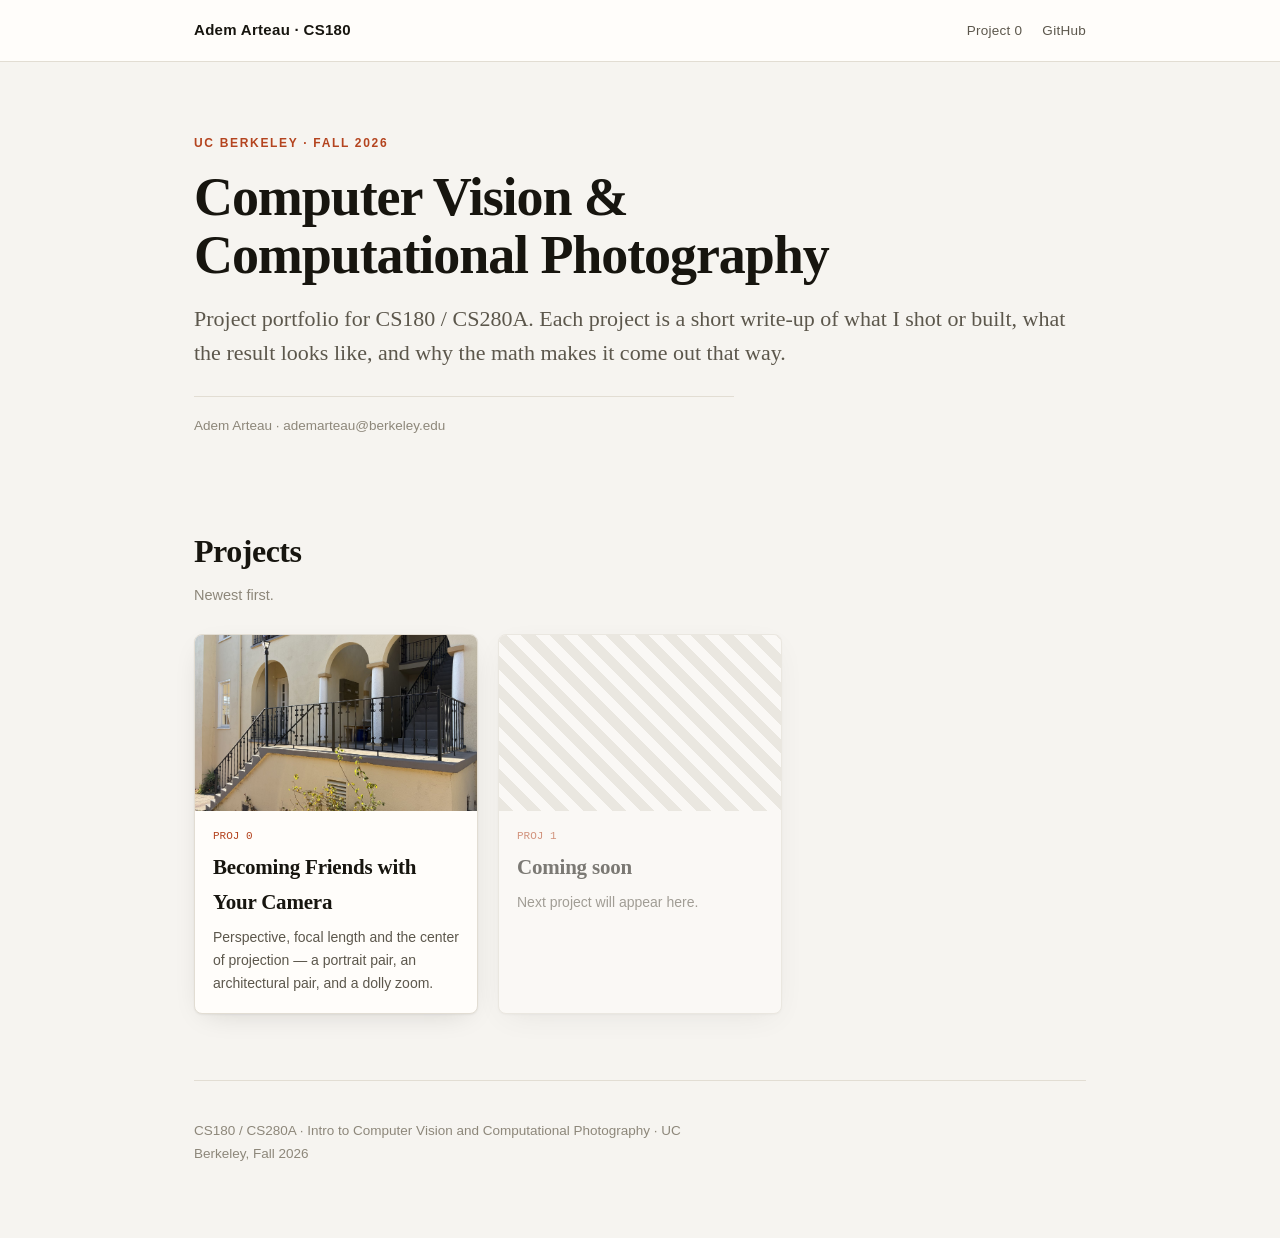
==== index.html @ 89469976 "Add CS180 portfolio home and Project 0 write-up Portfolio index plus a shared stylesheet, and the pr" ====
<!DOCTYPE html>
<html lang="en">
<head>
<meta charset="utf-8">
<meta name="viewport" content="width=device-width, initial-scale=1">
<title>Adem Arteau &mdash; CS180 Portfolio</title>
<meta name="description" content="Project portfolio for CS180 / CS280A: Intro to Computer Vision and Computational Photography, UC Berkeley.">
<link rel="stylesheet" href="style.css">
</head>
<body>

<div class="masthead">
  <div class="wrap">
    <a class="brand" href="./">Adem&nbsp;Arteau &middot; CS180</a>
    <nav>
      <a href="./proj0/">Project 0</a>
      <a href="https://github.com/ademcodesproducts">GitHub</a>
    </nav>
  </div>
</div>

<div class="wrap">

<header class="page">
  <p class="eyebrow">UC Berkeley &middot; Fall 2026</p>
  <h1>Computer Vision &amp;<br>Computational Photography</h1>
  <p class="standfirst">
    Project portfolio for CS180 / CS280A. Each project is a short write-up of what I shot or
    built, what the result looks like, and why the math makes it come out that way.
  </p>
  <p class="byline">Adem Arteau &middot; ademarteau@berkeley.edu</p>
</header>

<section>
  <h2>Projects</h2>
  <p class="dek">Newest first.</p>

  <div class="cards">
    <a class="card" href="./proj0/">
      <img src="./proj0/media/p2_walk.jpg" alt="Building arcade photographed close up at a wide angle.">
      <div class="body">
        <p class="k">PROJ 0</p>
        <h3>Becoming Friends with Your Camera</h3>
        <p>Perspective, focal length and the center of projection &mdash; a portrait pair, an
        architectural pair, and a dolly zoom.</p>
      </div>
    </a>

    <div class="card soon">
      <div class="ph"></div>
      <div class="body">
        <p class="k">PROJ 1</p>
        <h3>Coming soon</h3>
        <p>Next project will appear here.</p>
      </div>
    </div>
  </div>
</section>

<footer>
  <p>CS180 / CS280A &middot; Intro to Computer Vision and Computational Photography &middot; UC Berkeley, Fall 2026</p>
</footer>

</div>
</body>
</html>
---- style.css ----
/* ── CS180 portfolio ─────────────────────────────────────────────── */
:root {
  --bg:        #f6f4f0;
  --bg-panel:  #fffdfa;
  --ink:       #17150f;
  --ink-soft:  #5c574c;
  --ink-faint: #8d877a;
  --rule:      #e2ddd3;
  --accent:    #b4441f;
  --accent-bg: #f6e7e0;
  --shadow:    0 1px 2px rgba(23,21,15,.05), 0 8px 28px -12px rgba(23,21,15,.18);
  --serif: "Iowan Old Style", "Palatino Linotype", Palatino, Georgia, serif;
  --sans:  ui-sans-serif, -apple-system, "Segoe UI", Inter, Helvetica, Arial, sans-serif;
  --mono: ui-monospace, "SF Mono", "Cascadia Mono", Consolas, monospace;
}
@media (prefers-color-scheme: dark) {
  :root {
    --bg:#131211; --bg-panel:#1c1a18; --ink:#f2eee7; --ink-soft:#b3aaa0;
    --ink-faint:#857d72; --rule:#302c28; --accent:#f08a5f; --accent-bg:#2b201a;
    --shadow: 0 1px 2px rgba(0,0,0,.4), 0 10px 30px -14px rgba(0,0,0,.7);
  }
}

* { box-sizing: border-box; }
html { -webkit-text-size-adjust: 100%; }
body {
  margin: 0; background: var(--bg); color: var(--ink);
  font-family: var(--serif); font-size: 18px; line-height: 1.65;
  -webkit-font-smoothing: antialiased;
}
.wrap { max-width: 940px; margin: 0 auto; padding: 0 24px; }

/* ── masthead ── */
.masthead { border-bottom: 1px solid var(--rule); background: var(--bg-panel); }
.masthead .wrap {
  display: flex; align-items: baseline; gap: 20px; flex-wrap: wrap;
  padding-top: 18px; padding-bottom: 18px;
}
.brand {
  font-family: var(--sans); font-weight: 700; font-size: 15px;
  letter-spacing: .02em; color: var(--ink); text-decoration: none;
}
.masthead nav { margin-left: auto; display: flex; gap: 20px; }
.masthead nav a {
  font-family: var(--sans); font-size: 13.5px; color: var(--ink-soft);
  text-decoration: none; letter-spacing: .02em;
}
.masthead nav a:hover { color: var(--accent); }

/* ── page head ── */
header.page { padding: 72px 0 44px; }
.eyebrow {
  font-family: var(--sans); font-size: 12px; font-weight: 650;
  letter-spacing: .14em; text-transform: uppercase; color: var(--accent);
  margin: 0 0 14px;
}
h1 {
  font-size: clamp(34px, 6vw, 54px); line-height: 1.08;
  letter-spacing: -.02em; margin: 0 0 18px; font-weight: 600;
}
.standfirst {
  font-size: clamp(19px, 2.4vw, 22px); line-height: 1.55;
  color: var(--ink-soft); max-width: 40em; margin: 0;
}
.byline {
  font-family: var(--sans); font-size: 13.5px; color: var(--ink-faint);
  margin-top: 26px; padding-top: 18px; border-top: 1px solid var(--rule);
}

/* ── sections ── */
section { padding: 30px 0 46px; scroll-margin-top: 20px; }
section + section { border-top: 1px solid var(--rule); }
h2 {
  font-size: clamp(25px, 3.4vw, 32px); letter-spacing: -.015em;
  margin: 0 0 6px; font-weight: 600;
}
h2 .num {
  font-family: var(--mono); font-size: .55em; color: var(--accent);
  vertical-align: .35em; margin-right: .7em; letter-spacing: 0;
}
.dek { color: var(--ink-faint); font-family: var(--sans); font-size: 14.5px; margin: 0 0 26px; }
p { max-width: 40em; }
h3 {
  font-family: var(--sans); font-size: 15px; font-weight: 650;
  letter-spacing: .01em; margin: 34px 0 8px;
}

/* ── figures ── */
.pair { display: grid; grid-template-columns: 1fr 1fr; gap: 20px; margin: 8px 0 6px; }
@media (max-width: 720px) { .pair { grid-template-columns: 1fr; } }
.pair.portrait { max-width: 660px; }
figure { margin: 0; }
figure img {
  display: block; width: 100%; height: auto; border-radius: 6px;
  background: var(--rule); box-shadow: var(--shadow);
}
figcaption { font-family: var(--sans); font-size: 13.5px; line-height: 1.5; margin-top: 11px; color: var(--ink-soft); }
figcaption b { color: var(--ink); font-weight: 650; }
.tag {
  display: inline-block; font-family: var(--mono); font-size: 11px;
  letter-spacing: .01em; color: var(--accent); background: var(--accent-bg);
  padding: 2px 7px; border-radius: 4px; margin-bottom: 8px;
}

/* ── the takeaway note ── */
.note {
  background: var(--bg-panel); border: 1px solid var(--rule);
  border-left: 3px solid var(--accent); border-radius: 6px;
  padding: 20px 24px; margin: 30px 0 0; box-shadow: var(--shadow);
}
.note p { margin: 0; max-width: none; font-size: 17px; }
.note p + p { margin-top: 12px; }
.note .lede {
  font-family: var(--sans); font-size: 12px; font-weight: 650;
  letter-spacing: .12em; text-transform: uppercase; color: var(--accent);
  margin-bottom: 8px;
}

/* ── numbers table ── */
table { border-collapse: collapse; width: 100%; margin: 22px 0 6px; font-family: var(--sans); font-size: 14px; }
.scroller { overflow-x: auto; }
th, td { text-align: left; padding: 9px 14px 9px 0; border-bottom: 1px solid var(--rule); white-space: nowrap; }
th { font-size: 12px; letter-spacing: .07em; text-transform: uppercase; color: var(--ink-faint); font-weight: 650; }
td.n { font-family: var(--mono); font-size: 13px; }

/* ── dolly zoom ── */
.dolly { display: grid; grid-template-columns: minmax(0,300px) 1fr; gap: 30px; align-items: start; margin: 8px 0 0; }
@media (max-width: 720px) { .dolly { grid-template-columns: 1fr; } }
.strip { display: grid; grid-template-columns: repeat(5, 1fr); gap: 9px; margin-top: 22px; }
@media (max-width: 560px) { .strip { grid-template-columns: repeat(3, 1fr); } }
.strip figcaption { font-family: var(--mono); font-size: 11px; margin-top: 6px; color: var(--ink-faint); }

/* ── project index cards ── */
.cards { display: grid; grid-template-columns: repeat(auto-fill, minmax(260px, 1fr)); gap: 20px; margin-top: 8px; }
.card {
  display: block; text-decoration: none; color: inherit; background: var(--bg-panel);
  border: 1px solid var(--rule); border-radius: 8px; overflow: hidden;
  box-shadow: var(--shadow); transition: transform .16s ease, border-color .16s ease;
}
.card:hover { transform: translateY(-2px); border-color: var(--accent); }
.card img { display: block; width: 100%; aspect-ratio: 16/10; object-fit: cover; }
.card .body { padding: 16px 18px 18px; }
.card .k { font-family: var(--mono); font-size: 11px; color: var(--accent); }
.card h3 { margin: 5px 0 6px; font-family: var(--serif); font-size: 21px; font-weight: 600; letter-spacing: -.01em; }
.card p { margin: 0; font-family: var(--sans); font-size: 14px; color: var(--ink-soft); }
.card.soon { opacity: .55; pointer-events: none; }
.card.soon .ph { aspect-ratio: 16/10; background: repeating-linear-gradient(45deg, var(--rule) 0 10px, transparent 10px 20px); }

footer {
  border-top: 1px solid var(--rule); margin-top: 20px; padding: 26px 0 60px;
  font-family: var(--sans); font-size: 13.5px; color: var(--ink-faint);
}
footer a { color: var(--ink-soft); }
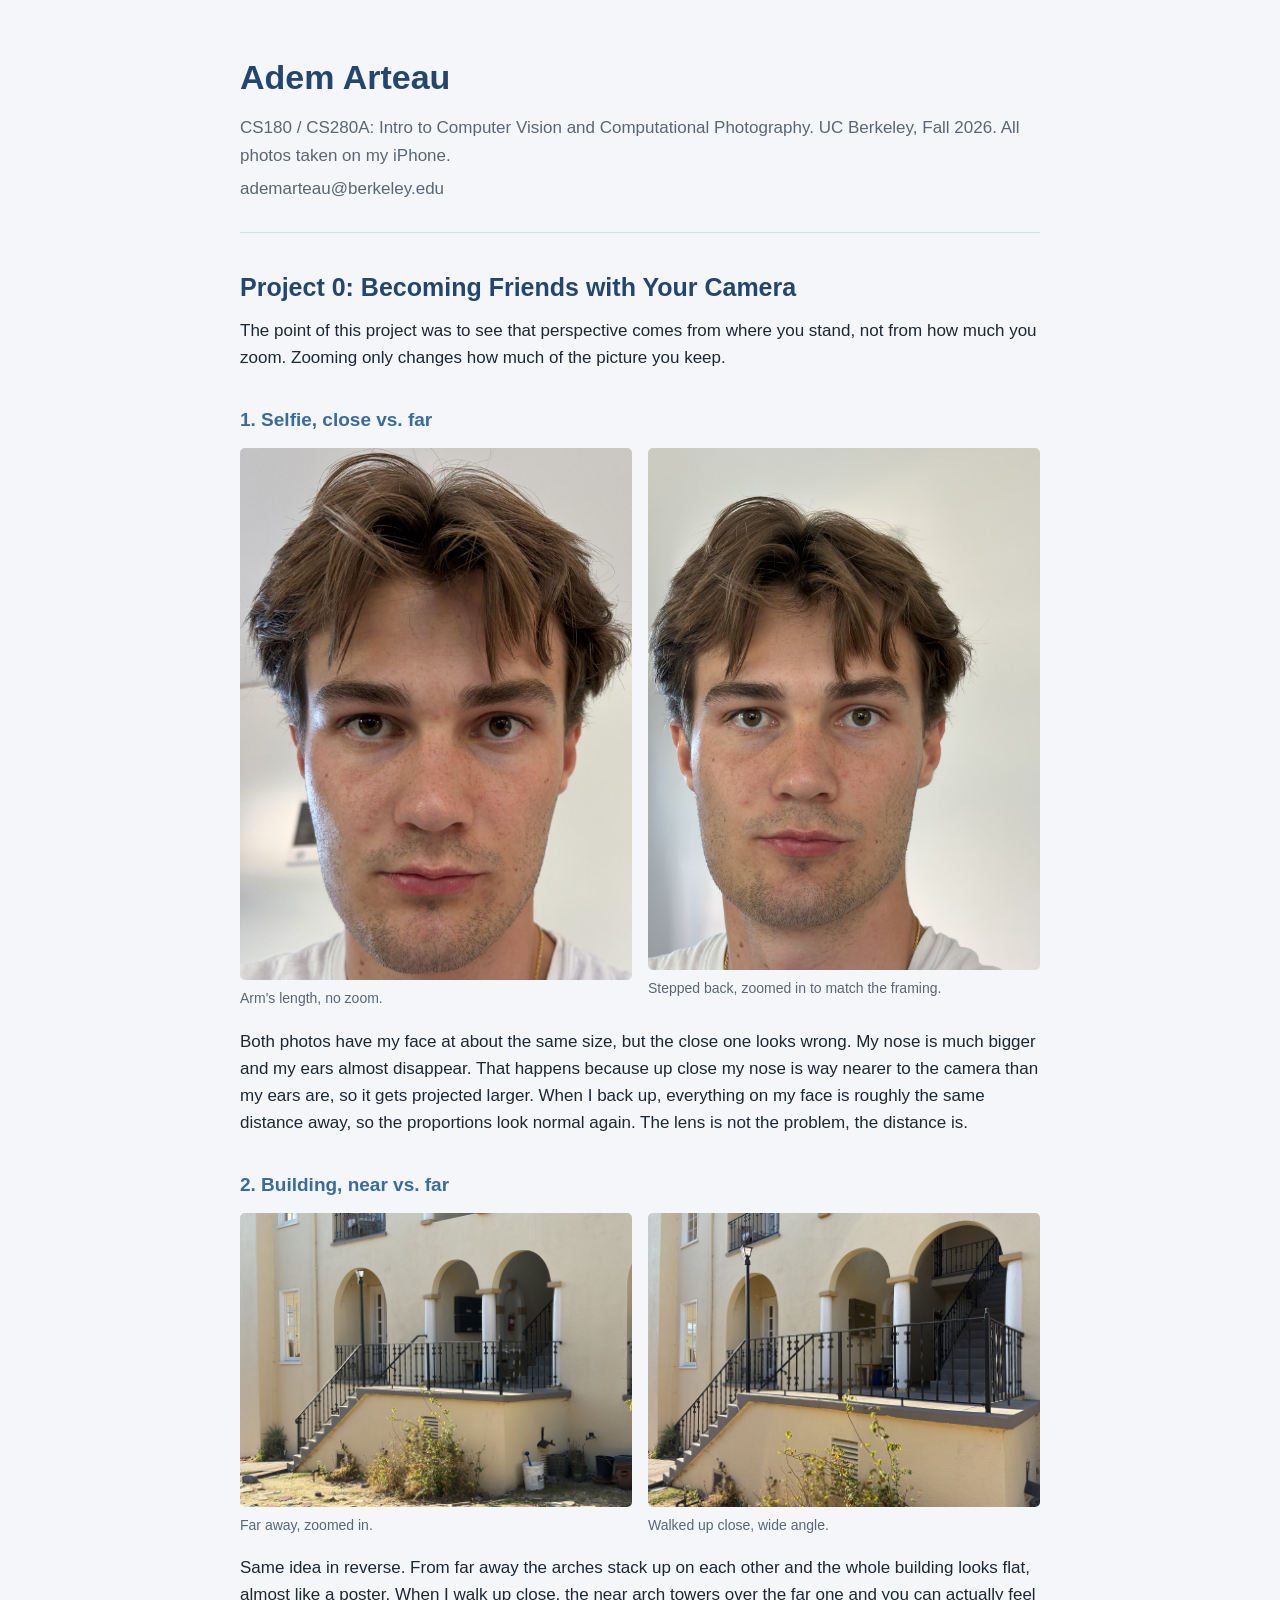
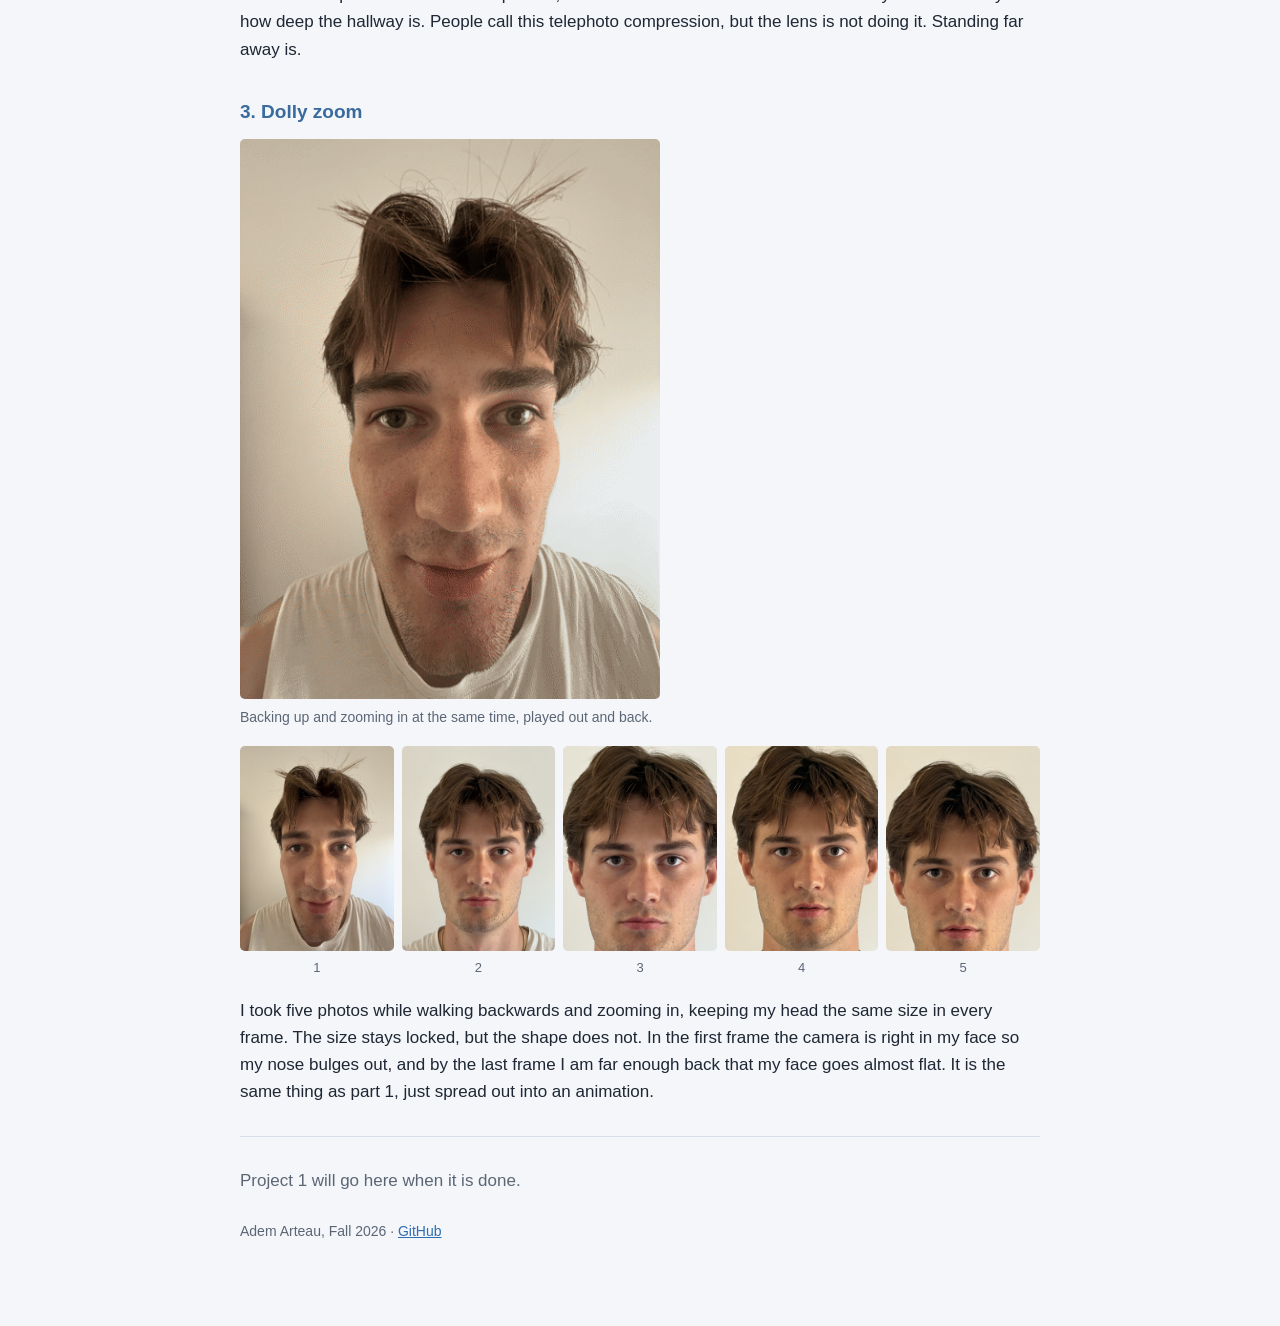
==== commit eaaa053e: "Simplify portfolio into a single page Merge the Project 0 write-up into index.html and drop the sepa" ====
--- a/index.html
+++ b/index.html
@@ -3,64 +3,95 @@
 <head>
 <meta charset="utf-8">
 <meta name="viewport" content="width=device-width, initial-scale=1">
-<title>Adem Arteau &mdash; CS180 Portfolio</title>
-<meta name="description" content="Project portfolio for CS180 / CS280A: Intro to Computer Vision and Computational Photography, UC Berkeley.">
+<title>Adem Arteau - CS180</title>
 <link rel="stylesheet" href="style.css">
 </head>
 <body>
 
-<div class="masthead">
-  <div class="wrap">
-    <a class="brand" href="./">Adem&nbsp;Arteau &middot; CS180</a>
-    <nav>
-      <a href="./proj0/">Project 0</a>
-      <a href="https://github.com/ademcodesproducts">GitHub</a>
-    </nav>
-  </div>
+<div class="page">
+
+<h1>Adem Arteau</h1>
+<p class="intro">
+  CS180 / CS280A: Intro to Computer Vision and Computational Photography.
+  UC Berkeley, Fall 2026. All photos taken on my iPhone.
+</p>
+<p class="intro">ademarteau@berkeley.edu</p>
+
+<hr>
+
+<h2>Project 0: Becoming Friends with Your Camera</h2>
+<p>
+  The point of this project was to see that perspective comes from where you stand,
+  not from how much you zoom. Zooming only changes how much of the picture you keep.
+</p>
+
+<h3>1. Selfie, close vs. far</h3>
+<div class="two">
+  <figure>
+    <img src="proj0/media/p1_close.jpg" alt="Selfie taken at arm's length.">
+    <figcaption>Arm's length, no zoom.</figcaption>
+  </figure>
+  <figure>
+    <img src="proj0/media/p1_far.jpg" alt="Portrait taken from farther away with the lens zoomed in.">
+    <figcaption>Stepped back, zoomed in to match the framing.</figcaption>
+  </figure>
+</div>
+<p>
+  Both photos have my face at about the same size, but the close one looks wrong.
+  My nose is much bigger and my ears almost disappear. That happens because up close
+  my nose is way nearer to the camera than my ears are, so it gets projected larger.
+  When I back up, everything on my face is roughly the same distance away, so the
+  proportions look normal again. The lens is not the problem, the distance is.
+</p>
+
+<h3>2. Building, near vs. far</h3>
+<div class="two">
+  <figure>
+    <img src="proj0/media/p2_zoom.jpg" alt="Building arcade shot from far away with the lens zoomed in.">
+    <figcaption>Far away, zoomed in.</figcaption>
+  </figure>
+  <figure>
+    <img src="proj0/media/p2_walk.jpg" alt="The same arcade shot from close up at a wide angle.">
+    <figcaption>Walked up close, wide angle.</figcaption>
+  </figure>
+</div>
+<p>
+  Same idea in reverse. From far away the arches stack up on each other and the whole
+  building looks flat, almost like a poster. When I walk up close, the near arch towers
+  over the far one and you can actually feel how deep the hallway is. People call this
+  telephoto compression, but the lens is not doing it. Standing far away is.
+</p>
+
+<h3>3. Dolly zoom</h3>
+<figure class="wide">
+  <img src="proj0/media/dollyzoom.gif" alt="Animated dolly zoom self portrait.">
+  <figcaption>Backing up and zooming in at the same time, played out and back.</figcaption>
+</figure>
+<div class="strip">
+  <figure><img src="proj0/media/p3_01_14mm.jpg" alt="Dolly zoom frame 1."><figcaption>1</figcaption></figure>
+  <figure><img src="proj0/media/p3_02_69mm.jpg" alt="Dolly zoom frame 2."><figcaption>2</figcaption></figure>
+  <figure><img src="proj0/media/p3_03_159mm.jpg" alt="Dolly zoom frame 3."><figcaption>3</figcaption></figure>
+  <figure><img src="proj0/media/p3_04_249mm.jpg" alt="Dolly zoom frame 4."><figcaption>4</figcaption></figure>
+  <figure><img src="proj0/media/p3_05_249mm.jpg" alt="Dolly zoom frame 5."><figcaption>5</figcaption></figure>
+</div>
+<p>
+  I took five photos while walking backwards and zooming in, keeping my head the same
+  size in every frame. The size stays locked, but the shape does not. In the first frame
+  the camera is right in my face so my nose bulges out, and by the last frame I am far
+  enough back that my face goes almost flat. It is the same thing as part 1, just spread
+  out into an animation.
+</p>
+
+<hr>
+
+<p class="note">Project 1 will go here when it is done.</p>
+
+<p class="footer">
+  Adem Arteau, Fall 2026 &middot;
+  <a href="https://github.com/ademcodesproducts">GitHub</a>
+</p>
+
 </div>
 
-<div class="wrap">
-
-<header class="page">
-  <p class="eyebrow">UC Berkeley &middot; Fall 2026</p>
-  <h1>Computer Vision &amp;<br>Computational Photography</h1>
-  <p class="standfirst">
-    Project portfolio for CS180 / CS280A. Each project is a short write-up of what I shot or
-    built, what the result looks like, and why the math makes it come out that way.
-  </p>
-  <p class="byline">Adem Arteau &middot; ademarteau@berkeley.edu</p>
-</header>
-
-<section>
-  <h2>Projects</h2>
-  <p class="dek">Newest first.</p>
-
-  <div class="cards">
-    <a class="card" href="./proj0/">
-      <img src="./proj0/media/p2_walk.jpg" alt="Building arcade photographed close up at a wide angle.">
-      <div class="body">
-        <p class="k">PROJ 0</p>
-        <h3>Becoming Friends with Your Camera</h3>
-        <p>Perspective, focal length and the center of projection &mdash; a portrait pair, an
-        architectural pair, and a dolly zoom.</p>
-      </div>
-    </a>
-
-    <div class="card soon">
-      <div class="ph"></div>
-      <div class="body">
-        <p class="k">PROJ 1</p>
-        <h3>Coming soon</h3>
-        <p>Next project will appear here.</p>
-      </div>
-    </div>
-  </div>
-</section>
-
-<footer>
-  <p>CS180 / CS280A &middot; Intro to Computer Vision and Computational Photography &middot; UC Berkeley, Fall 2026</p>
-</footer>
-
-</div>
 </body>
 </html>
--- a/style.css
+++ b/style.css
@@ -1,153 +1,108 @@
-/* ── CS180 portfolio ─────────────────────────────────────────────── */
-:root {
-  --bg:        #f6f4f0;
-  --bg-panel:  #fffdfa;
-  --ink:       #17150f;
-  --ink-soft:  #5c574c;
-  --ink-faint: #8d877a;
-  --rule:      #e2ddd3;
-  --accent:    #b4441f;
-  --accent-bg: #f6e7e0;
-  --shadow:    0 1px 2px rgba(23,21,15,.05), 0 8px 28px -12px rgba(23,21,15,.18);
-  --serif: "Iowan Old Style", "Palatino Linotype", Palatino, Georgia, serif;
-  --sans:  ui-sans-serif, -apple-system, "Segoe UI", Inter, Helvetica, Arial, sans-serif;
-  --mono: ui-monospace, "SF Mono", "Cascadia Mono", Consolas, monospace;
-}
-@media (prefers-color-scheme: dark) {
-  :root {
-    --bg:#131211; --bg-panel:#1c1a18; --ink:#f2eee7; --ink-soft:#b3aaa0;
-    --ink-faint:#857d72; --rule:#302c28; --accent:#f08a5f; --accent-bg:#2b201a;
-    --shadow: 0 1px 2px rgba(0,0,0,.4), 0 10px 30px -14px rgba(0,0,0,.7);
-  }
+body {
+  margin: 0;
+  background: #f4f6fa;
+  color: #1e2733;
+  font-family: -apple-system, "Segoe UI", Helvetica, Arial, sans-serif;
+  font-size: 17px;
+  line-height: 1.6;
 }
 
-* { box-sizing: border-box; }
-html { -webkit-text-size-adjust: 100%; }
-body {
-  margin: 0; background: var(--bg); color: var(--ink);
-  font-family: var(--serif); font-size: 18px; line-height: 1.65;
-  -webkit-font-smoothing: antialiased;
+.page {
+  max-width: 800px;
+  margin: 0 auto;
+  padding: 50px 22px 70px;
 }
-.wrap { max-width: 940px; margin: 0 auto; padding: 0 24px; }
 
-/* ── masthead ── */
-.masthead { border-bottom: 1px solid var(--rule); background: var(--bg-panel); }
-.masthead .wrap {
-  display: flex; align-items: baseline; gap: 20px; flex-wrap: wrap;
-  padding-top: 18px; padding-bottom: 18px;
+h1 {
+  font-size: 34px;
+  margin: 0 0 10px;
+  color: #24466e;
 }
-.brand {
-  font-family: var(--sans); font-weight: 700; font-size: 15px;
-  letter-spacing: .02em; color: var(--ink); text-decoration: none;
+
+h2 {
+  font-size: 25px;
+  margin: 34px 0 10px;
+  color: #24466e;
 }
-.masthead nav { margin-left: auto; display: flex; gap: 20px; }
-.masthead nav a {
-  font-family: var(--sans); font-size: 13.5px; color: var(--ink-soft);
-  text-decoration: none; letter-spacing: .02em;
+
+h3 {
+  font-size: 19px;
+  margin: 34px 0 12px;
+  color: #3a6b9e;
 }
-.masthead nav a:hover { color: var(--accent); }
 
-/* ── page head ── */
-header.page { padding: 72px 0 44px; }
-.eyebrow {
-  font-family: var(--sans); font-size: 12px; font-weight: 650;
-  letter-spacing: .14em; text-transform: uppercase; color: var(--accent);
+p {
   margin: 0 0 14px;
 }
-h1 {
-  font-size: clamp(34px, 6vw, 54px); line-height: 1.08;
-  letter-spacing: -.02em; margin: 0 0 18px; font-weight: 600;
-}
-.standfirst {
-  font-size: clamp(19px, 2.4vw, 22px); line-height: 1.55;
-  color: var(--ink-soft); max-width: 40em; margin: 0;
-}
-.byline {
-  font-family: var(--sans); font-size: 13.5px; color: var(--ink-faint);
-  margin-top: 26px; padding-top: 18px; border-top: 1px solid var(--rule);
+
+.intro {
+  color: #5b6675;
+  margin-bottom: 6px;
 }
 
-/* ── sections ── */
-section { padding: 30px 0 46px; scroll-margin-top: 20px; }
-section + section { border-top: 1px solid var(--rule); }
-h2 {
-  font-size: clamp(25px, 3.4vw, 32px); letter-spacing: -.015em;
-  margin: 0 0 6px; font-weight: 600;
-}
-h2 .num {
-  font-family: var(--mono); font-size: .55em; color: var(--accent);
-  vertical-align: .35em; margin-right: .7em; letter-spacing: 0;
-}
-.dek { color: var(--ink-faint); font-family: var(--sans); font-size: 14.5px; margin: 0 0 26px; }
-p { max-width: 40em; }
-h3 {
-  font-family: var(--sans); font-size: 15px; font-weight: 650;
-  letter-spacing: .01em; margin: 34px 0 8px;
+a {
+  color: #2f6db3;
 }
 
-/* ── figures ── */
-.pair { display: grid; grid-template-columns: 1fr 1fr; gap: 20px; margin: 8px 0 6px; }
-@media (max-width: 720px) { .pair { grid-template-columns: 1fr; } }
-.pair.portrait { max-width: 660px; }
-figure { margin: 0; }
-figure img {
-  display: block; width: 100%; height: auto; border-radius: 6px;
-  background: var(--rule); box-shadow: var(--shadow);
-}
-figcaption { font-family: var(--sans); font-size: 13.5px; line-height: 1.5; margin-top: 11px; color: var(--ink-soft); }
-figcaption b { color: var(--ink); font-weight: 650; }
-.tag {
-  display: inline-block; font-family: var(--mono); font-size: 11px;
-  letter-spacing: .01em; color: var(--accent); background: var(--accent-bg);
-  padding: 2px 7px; border-radius: 4px; margin-bottom: 8px;
+hr {
+  border: 0;
+  border-top: 1px solid #d8dee7;
+  margin: 30px 0;
 }
 
-/* ── the takeaway note ── */
-.note {
-  background: var(--bg-panel); border: 1px solid var(--rule);
-  border-left: 3px solid var(--accent); border-radius: 6px;
-  padding: 20px 24px; margin: 30px 0 0; box-shadow: var(--shadow);
-}
-.note p { margin: 0; max-width: none; font-size: 17px; }
-.note p + p { margin-top: 12px; }
-.note .lede {
-  font-family: var(--sans); font-size: 12px; font-weight: 650;
-  letter-spacing: .12em; text-transform: uppercase; color: var(--accent);
-  margin-bottom: 8px;
+figure {
+  margin: 0;
 }
 
-/* ── numbers table ── */
-table { border-collapse: collapse; width: 100%; margin: 22px 0 6px; font-family: var(--sans); font-size: 14px; }
-.scroller { overflow-x: auto; }
-th, td { text-align: left; padding: 9px 14px 9px 0; border-bottom: 1px solid var(--rule); white-space: nowrap; }
-th { font-size: 12px; letter-spacing: .07em; text-transform: uppercase; color: var(--ink-faint); font-weight: 650; }
-td.n { font-family: var(--mono); font-size: 13px; }
+img {
+  display: block;
+  width: 100%;
+  height: auto;
+  border-radius: 5px;
+  background: #e4e9f0;
+}
 
-/* ── dolly zoom ── */
-.dolly { display: grid; grid-template-columns: minmax(0,300px) 1fr; gap: 30px; align-items: start; margin: 8px 0 0; }
-@media (max-width: 720px) { .dolly { grid-template-columns: 1fr; } }
-.strip { display: grid; grid-template-columns: repeat(5, 1fr); gap: 9px; margin-top: 22px; }
-@media (max-width: 560px) { .strip { grid-template-columns: repeat(3, 1fr); } }
-.strip figcaption { font-family: var(--mono); font-size: 11px; margin-top: 6px; color: var(--ink-faint); }
+figcaption {
+  font-size: 14px;
+  color: #5b6675;
+  margin-top: 7px;
+}
 
-/* ── project index cards ── */
-.cards { display: grid; grid-template-columns: repeat(auto-fill, minmax(260px, 1fr)); gap: 20px; margin-top: 8px; }
-.card {
-  display: block; text-decoration: none; color: inherit; background: var(--bg-panel);
-  border: 1px solid var(--rule); border-radius: 8px; overflow: hidden;
-  box-shadow: var(--shadow); transition: transform .16s ease, border-color .16s ease;
+.two {
+  display: grid;
+  grid-template-columns: 1fr 1fr;
+  gap: 16px;
+  margin-bottom: 18px;
 }
-.card:hover { transform: translateY(-2px); border-color: var(--accent); }
-.card img { display: block; width: 100%; aspect-ratio: 16/10; object-fit: cover; }
-.card .body { padding: 16px 18px 18px; }
-.card .k { font-family: var(--mono); font-size: 11px; color: var(--accent); }
-.card h3 { margin: 5px 0 6px; font-family: var(--serif); font-size: 21px; font-weight: 600; letter-spacing: -.01em; }
-.card p { margin: 0; font-family: var(--sans); font-size: 14px; color: var(--ink-soft); }
-.card.soon { opacity: .55; pointer-events: none; }
-.card.soon .ph { aspect-ratio: 16/10; background: repeating-linear-gradient(45deg, var(--rule) 0 10px, transparent 10px 20px); }
 
-footer {
-  border-top: 1px solid var(--rule); margin-top: 20px; padding: 26px 0 60px;
-  font-family: var(--sans); font-size: 13.5px; color: var(--ink-faint);
+.wide {
+  max-width: 420px;
+  margin-bottom: 18px;
 }
-footer a { color: var(--ink-soft); }
+
+.strip {
+  display: grid;
+  grid-template-columns: repeat(5, 1fr);
+  gap: 8px;
+  margin-bottom: 18px;
+}
+
+.strip figcaption {
+  font-size: 13px;
+  text-align: center;
+}
+
+.note {
+  color: #5b6675;
+}
+
+.footer {
+  font-size: 14px;
+  color: #5b6675;
+  margin-top: 26px;
+}
+
+@media (max-width: 640px) {
+  .two { grid-template-columns: 1fr; }
+  .strip { grid-template-columns: repeat(3, 1fr); }
+}
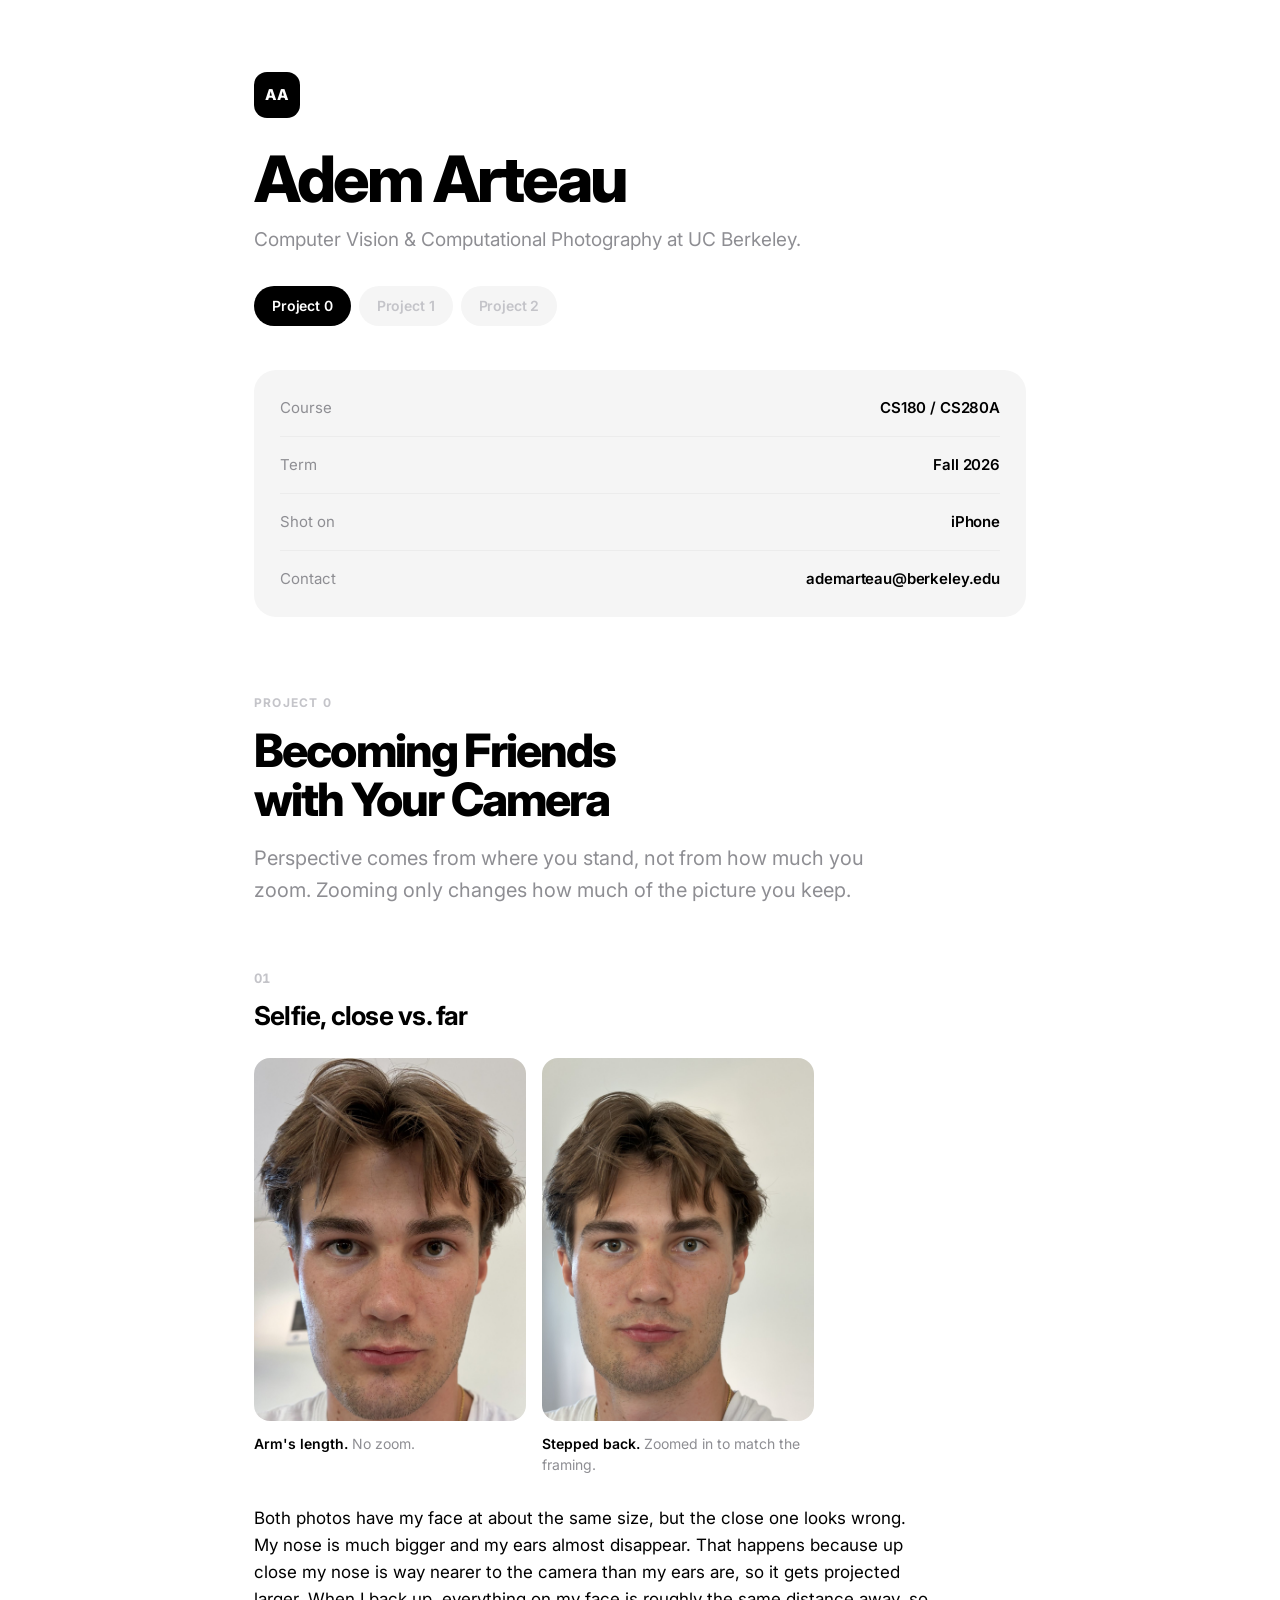
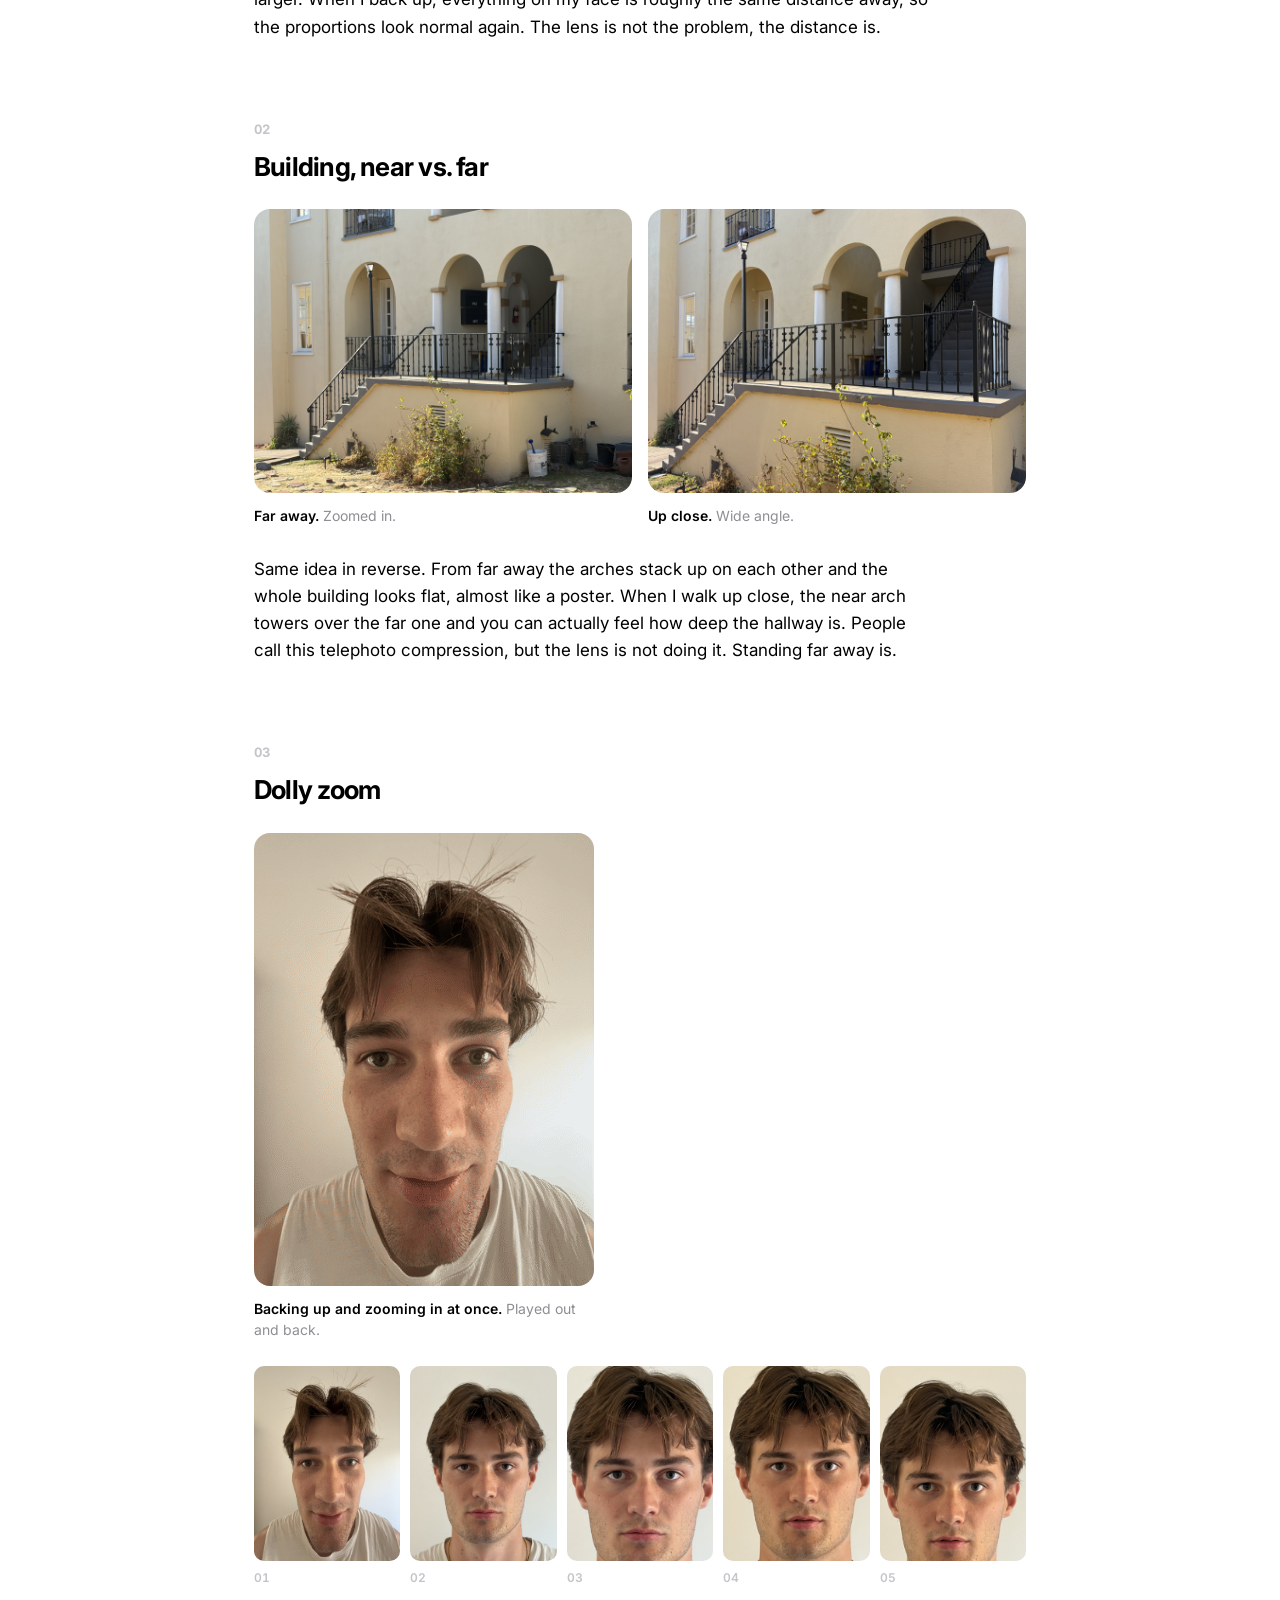
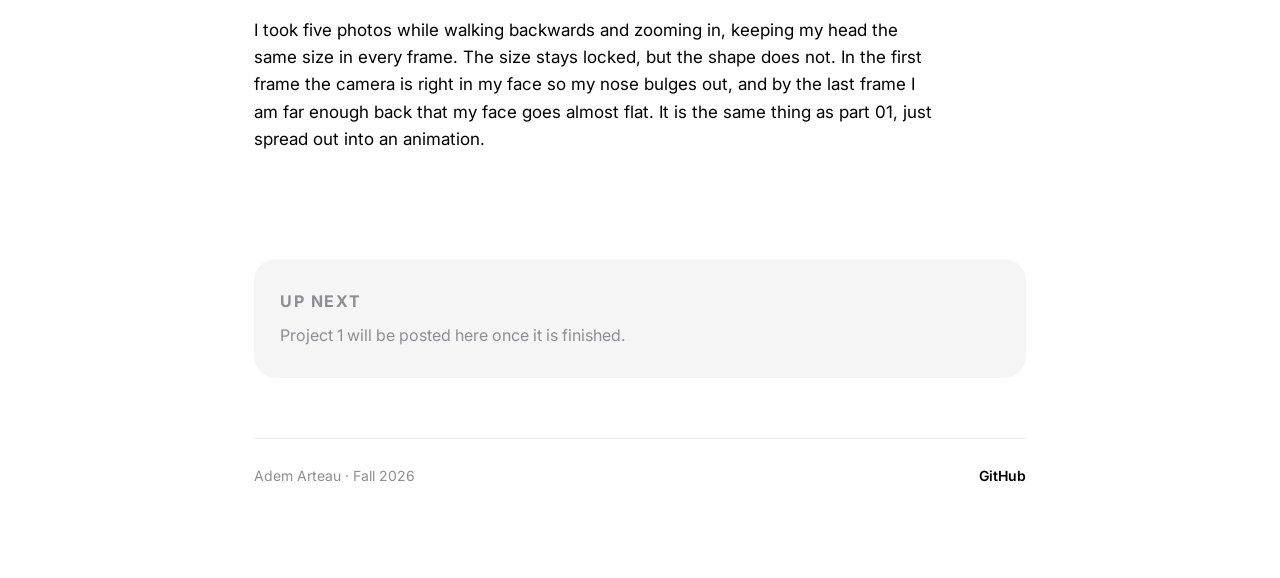
==== commit 480d025e: "Redesign portfolio with black and white Trade Republic styling Swap the blue-grey palette for pure m" ====
--- a/index.html
+++ b/index.html
@@ -4,92 +4,117 @@
 <meta charset="utf-8">
 <meta name="viewport" content="width=device-width, initial-scale=1">
 <title>Adem Arteau - CS180</title>
+<link rel="preconnect" href="https://fonts.googleapis.com">
+<link rel="preconnect" href="https://fonts.gstatic.com" crossorigin>
+<link href="https://fonts.googleapis.com/css2?family=Inter:wght@400;500;600;700;800&display=swap" rel="stylesheet">
 <link rel="stylesheet" href="style.css">
 </head>
 <body>
 
-<div class="page">
+<div class="wrap">
 
-<h1>Adem Arteau</h1>
-<p class="intro">
-  CS180 / CS280A: Intro to Computer Vision and Computational Photography.
-  UC Berkeley, Fall 2026. All photos taken on my iPhone.
-</p>
-<p class="intro">ademarteau@berkeley.edu</p>
+<header>
+  <div class="mark">AA</div>
+  <h1>Adem Arteau</h1>
+  <p class="sub">Computer Vision &amp; Computational Photography at UC Berkeley.</p>
+  <div class="chips">
+    <a class="chip on" href="#proj0">Project 0</a>
+    <span class="chip off">Project 1</span>
+    <span class="chip off">Project 2</span>
+  </div>
+</header>
 
-<hr>
+<div class="panel facts">
+  <div class="row"><span>Course</span><b>CS180 / CS280A</b></div>
+  <div class="row"><span>Term</span><b>Fall 2026</b></div>
+  <div class="row"><span>Shot on</span><b>iPhone</b></div>
+  <div class="row"><span>Contact</span><b>ademarteau@berkeley.edu</b></div>
+</div>
 
-<h2>Project 0: Becoming Friends with Your Camera</h2>
-<p>
-  The point of this project was to see that perspective comes from where you stand,
-  not from how much you zoom. Zooming only changes how much of the picture you keep.
-</p>
+<section id="proj0">
+  <p class="tag">Project 0</p>
+  <h2>Becoming Friends<br>with Your Camera</h2>
+  <p class="lead">
+    Perspective comes from where you stand, not from how much you zoom.
+    Zooming only changes how much of the picture you keep.
+  </p>
 
-<h3>1. Selfie, close vs. far</h3>
-<div class="two">
-  <figure>
-    <img src="proj0/media/p1_close.jpg" alt="Selfie taken at arm's length.">
-    <figcaption>Arm's length, no zoom.</figcaption>
-  </figure>
-  <figure>
-    <img src="proj0/media/p1_far.jpg" alt="Portrait taken from farther away with the lens zoomed in.">
-    <figcaption>Stepped back, zoomed in to match the framing.</figcaption>
-  </figure>
+  <div class="part">
+    <p class="num">01</p>
+    <h3>Selfie, close vs. far</h3>
+    <div class="two portrait">
+      <figure>
+        <img src="proj0/media/p1_close.jpg" alt="Selfie taken at arm's length.">
+        <figcaption><b>Arm's length.</b> No zoom.</figcaption>
+      </figure>
+      <figure>
+        <img src="proj0/media/p1_far.jpg" alt="Portrait taken from farther away with the lens zoomed in.">
+        <figcaption><b>Stepped back.</b> Zoomed in to match the framing.</figcaption>
+      </figure>
+    </div>
+    <p>
+      Both photos have my face at about the same size, but the close one looks wrong.
+      My nose is much bigger and my ears almost disappear. That happens because up close
+      my nose is way nearer to the camera than my ears are, so it gets projected larger.
+      When I back up, everything on my face is roughly the same distance away, so the
+      proportions look normal again. The lens is not the problem, the distance is.
+    </p>
+  </div>
+
+  <div class="part">
+    <p class="num">02</p>
+    <h3>Building, near vs. far</h3>
+    <div class="two">
+      <figure>
+        <img src="proj0/media/p2_zoom.jpg" alt="Building arcade shot from far away with the lens zoomed in.">
+        <figcaption><b>Far away.</b> Zoomed in.</figcaption>
+      </figure>
+      <figure>
+        <img src="proj0/media/p2_walk.jpg" alt="The same arcade shot from close up at a wide angle.">
+        <figcaption><b>Up close.</b> Wide angle.</figcaption>
+      </figure>
+    </div>
+    <p>
+      Same idea in reverse. From far away the arches stack up on each other and the whole
+      building looks flat, almost like a poster. When I walk up close, the near arch towers
+      over the far one and you can actually feel how deep the hallway is. People call this
+      telephoto compression, but the lens is not doing it. Standing far away is.
+    </p>
+  </div>
+
+  <div class="part">
+    <p class="num">03</p>
+    <h3>Dolly zoom</h3>
+    <figure class="hero">
+      <img src="proj0/media/dollyzoom.gif" alt="Animated dolly zoom self portrait.">
+      <figcaption><b>Backing up and zooming in at once.</b> Played out and back.</figcaption>
+    </figure>
+    <div class="strip">
+      <figure><img src="proj0/media/p3_01_14mm.jpg" alt="Dolly zoom frame 1."><figcaption>01</figcaption></figure>
+      <figure><img src="proj0/media/p3_02_69mm.jpg" alt="Dolly zoom frame 2."><figcaption>02</figcaption></figure>
+      <figure><img src="proj0/media/p3_03_159mm.jpg" alt="Dolly zoom frame 3."><figcaption>03</figcaption></figure>
+      <figure><img src="proj0/media/p3_04_249mm.jpg" alt="Dolly zoom frame 4."><figcaption>04</figcaption></figure>
+      <figure><img src="proj0/media/p3_05_249mm.jpg" alt="Dolly zoom frame 5."><figcaption>05</figcaption></figure>
+    </div>
+    <p>
+      I took five photos while walking backwards and zooming in, keeping my head the same
+      size in every frame. The size stays locked, but the shape does not. In the first frame
+      the camera is right in my face so my nose bulges out, and by the last frame I am far
+      enough back that my face goes almost flat. It is the same thing as part 01, just spread
+      out into an animation.
+    </p>
+  </div>
+</section>
+
+<div class="panel next">
+  <p class="tag">Up next</p>
+  <p>Project 1 will be posted here once it is finished.</p>
 </div>
-<p>
-  Both photos have my face at about the same size, but the close one looks wrong.
-  My nose is much bigger and my ears almost disappear. That happens because up close
-  my nose is way nearer to the camera than my ears are, so it gets projected larger.
-  When I back up, everything on my face is roughly the same distance away, so the
-  proportions look normal again. The lens is not the problem, the distance is.
-</p>
 
-<h3>2. Building, near vs. far</h3>
-<div class="two">
-  <figure>
-    <img src="proj0/media/p2_zoom.jpg" alt="Building arcade shot from far away with the lens zoomed in.">
-    <figcaption>Far away, zoomed in.</figcaption>
-  </figure>
-  <figure>
-    <img src="proj0/media/p2_walk.jpg" alt="The same arcade shot from close up at a wide angle.">
-    <figcaption>Walked up close, wide angle.</figcaption>
-  </figure>
-</div>
-<p>
-  Same idea in reverse. From far away the arches stack up on each other and the whole
-  building looks flat, almost like a poster. When I walk up close, the near arch towers
-  over the far one and you can actually feel how deep the hallway is. People call this
-  telephoto compression, but the lens is not doing it. Standing far away is.
-</p>
-
-<h3>3. Dolly zoom</h3>
-<figure class="wide">
-  <img src="proj0/media/dollyzoom.gif" alt="Animated dolly zoom self portrait.">
-  <figcaption>Backing up and zooming in at the same time, played out and back.</figcaption>
-</figure>
-<div class="strip">
-  <figure><img src="proj0/media/p3_01_14mm.jpg" alt="Dolly zoom frame 1."><figcaption>1</figcaption></figure>
-  <figure><img src="proj0/media/p3_02_69mm.jpg" alt="Dolly zoom frame 2."><figcaption>2</figcaption></figure>
-  <figure><img src="proj0/media/p3_03_159mm.jpg" alt="Dolly zoom frame 3."><figcaption>3</figcaption></figure>
-  <figure><img src="proj0/media/p3_04_249mm.jpg" alt="Dolly zoom frame 4."><figcaption>4</figcaption></figure>
-  <figure><img src="proj0/media/p3_05_249mm.jpg" alt="Dolly zoom frame 5."><figcaption>5</figcaption></figure>
-</div>
-<p>
-  I took five photos while walking backwards and zooming in, keeping my head the same
-  size in every frame. The size stays locked, but the shape does not. In the first frame
-  the camera is right in my face so my nose bulges out, and by the last frame I am far
-  enough back that my face goes almost flat. It is the same thing as part 1, just spread
-  out into an animation.
-</p>
-
-<hr>
-
-<p class="note">Project 1 will go here when it is done.</p>
-
-<p class="footer">
-  Adem Arteau, Fall 2026 &middot;
+<footer>
+  <span>Adem Arteau &middot; Fall 2026</span>
   <a href="https://github.com/ademcodesproducts">GitHub</a>
-</p>
+</footer>
 
 </div>
 
--- a/style.css
+++ b/style.css
@@ -1,108 +1,235 @@
+:root {
+  --black: #000;
+  --grey-1: #f5f5f5;
+  --grey-2: #ececec;
+  --grey-text: #8e8e93;
+  --grey-mute: #c4c4c9;
+}
+
+* { box-sizing: border-box; }
+
 body {
   margin: 0;
-  background: #f4f6fa;
-  color: #1e2733;
-  font-family: -apple-system, "Segoe UI", Helvetica, Arial, sans-serif;
+  background: #fff;
+  color: var(--black);
+  font-family: Inter, -apple-system, "Segoe UI", "Helvetica Neue", Arial, sans-serif;
   font-size: 17px;
   line-height: 1.6;
-}
-
-.page {
-  max-width: 800px;
+  -webkit-font-smoothing: antialiased;
+}
+
+.wrap {
+  max-width: 820px;
   margin: 0 auto;
-  padding: 50px 22px 70px;
+  padding: 0 24px 90px;
+}
+
+/* header */
+header { padding: 72px 0 44px; }
+
+.mark {
+  width: 46px; height: 46px;
+  background: var(--black);
+  border-radius: 13px;
+  color: #fff;
+  font-size: 15px; font-weight: 800; letter-spacing: -.02em;
+  display: flex; align-items: center; justify-content: center;
+  margin-bottom: 28px;
 }
 
 h1 {
-  font-size: 34px;
-  margin: 0 0 10px;
-  color: #24466e;
+  font-size: clamp(40px, 8vw, 64px);
+  font-weight: 800;
+  letter-spacing: -.045em;
+  line-height: 1.02;
+  margin: 0 0 14px;
+}
+
+.sub {
+  font-size: 19px;
+  color: var(--grey-text);
+  margin: 0 0 30px;
+  max-width: 30em;
+}
+
+/* pill chips */
+.chips { display: flex; flex-wrap: wrap; gap: 8px; }
+
+.chip {
+  display: inline-block;
+  padding: 9px 18px;
+  border-radius: 100px;
+  font-size: 14px;
+  font-weight: 600;
+  letter-spacing: -.01em;
+  text-decoration: none;
+}
+
+.chip.on {
+  background: var(--black);
+  color: #fff;
+}
+
+.chip.on:hover { background: #2a2a2e; }
+
+.chip.off {
+  background: var(--grey-1);
+  color: var(--grey-mute);
+}
+
+/* grey panels */
+.panel {
+  background: var(--grey-1);
+  border-radius: 22px;
+  padding: 10px 26px;
+}
+
+.facts .row {
+  display: flex;
+  justify-content: space-between;
+  align-items: baseline;
+  gap: 16px;
+  padding: 16px 0;
+  border-bottom: 1px solid var(--grey-2);
+  font-size: 15px;
+}
+
+.facts .row:last-child { border-bottom: 0; }
+.facts span { color: var(--grey-text); }
+.facts b { font-weight: 600; letter-spacing: -.01em; text-align: right; }
+
+/* sections */
+section { padding: 76px 0 20px; }
+
+.tag {
+  font-size: 12px;
+  font-weight: 700;
+  letter-spacing: .1em;
+  text-transform: uppercase;
+  color: var(--grey-mute);
+  margin: 0 0 14px;
 }
 
 h2 {
-  font-size: 25px;
-  margin: 34px 0 10px;
-  color: #24466e;
+  font-size: clamp(32px, 5.5vw, 46px);
+  font-weight: 800;
+  letter-spacing: -.04em;
+  line-height: 1.06;
+  margin: 0 0 18px;
+}
+
+.lead {
+  font-size: 20px;
+  color: var(--grey-text);
+  max-width: 32em;
+  margin: 0;
+}
+
+.part { padding-top: 62px; }
+
+.num {
+  font-size: 13px;
+  font-weight: 700;
+  color: var(--grey-mute);
+  margin: 0 0 6px;
+  font-variant-numeric: tabular-nums;
 }
 
 h3 {
-  font-size: 19px;
-  margin: 34px 0 12px;
-  color: #3a6b9e;
-}
-
-p {
-  margin: 0 0 14px;
-}
-
-.intro {
-  color: #5b6675;
-  margin-bottom: 6px;
-}
-
-a {
-  color: #2f6db3;
-}
-
-hr {
-  border: 0;
-  border-top: 1px solid #d8dee7;
-  margin: 30px 0;
-}
-
-figure {
-  margin: 0;
-}
+  font-size: 26px;
+  font-weight: 700;
+  letter-spacing: -.03em;
+  margin: 0 0 22px;
+}
+
+p { margin: 0 0 16px; max-width: 40em; }
+
+/* figures */
+figure { margin: 0; }
 
 img {
   display: block;
   width: 100%;
   height: auto;
-  border-radius: 5px;
-  background: #e4e9f0;
+  border-radius: 16px;
+  background: var(--grey-1);
 }
 
 figcaption {
   font-size: 14px;
-  color: #5b6675;
-  margin-top: 7px;
-}
+  line-height: 1.5;
+  color: var(--grey-text);
+  margin-top: 12px;
+}
+
+figcaption b { color: var(--black); font-weight: 600; }
 
 .two {
   display: grid;
   grid-template-columns: 1fr 1fr;
   gap: 16px;
-  margin-bottom: 18px;
-}
-
-.wide {
-  max-width: 420px;
-  margin-bottom: 18px;
-}
+  margin-bottom: 30px;
+}
+
+/* portrait pair: same crop on both so the captions line up */
+.two.portrait { max-width: 560px; }
+.two.portrait img { aspect-ratio: 3 / 4; object-fit: cover; }
+
+.hero { max-width: 340px; margin-bottom: 26px; }
 
 .strip {
   display: grid;
   grid-template-columns: repeat(5, 1fr);
-  gap: 8px;
-  margin-bottom: 18px;
-}
+  gap: 10px;
+  margin-bottom: 30px;
+}
+
+.strip img { border-radius: 10px; }
 
 .strip figcaption {
-  font-size: 13px;
-  text-align: center;
-}
-
-.note {
-  color: #5b6675;
-}
-
-.footer {
+  font-size: 12px;
+  font-weight: 600;
+  color: var(--grey-mute);
+  margin-top: 8px;
+  font-variant-numeric: tabular-nums;
+}
+
+/* up next */
+.next {
+  margin-top: 70px;
+  padding: 30px 26px;
+}
+
+.next .tag { margin-bottom: 8px; }
+.next p { margin: 0; color: var(--grey-text); font-size: 16px; }
+
+/* footer */
+footer {
+  display: flex;
+  justify-content: space-between;
+  align-items: center;
+  gap: 16px;
+  margin-top: 60px;
+  padding-top: 26px;
+  border-top: 1px solid var(--grey-2);
   font-size: 14px;
-  color: #5b6675;
-  margin-top: 26px;
-}
+  color: var(--grey-text);
+}
+
+footer a {
+  color: var(--black);
+  font-weight: 600;
+  text-decoration: none;
+}
+
+footer a:hover { text-decoration: underline; }
 
 @media (max-width: 640px) {
+  body { font-size: 16px; }
+  .wrap { padding: 0 20px 70px; }
+  header { padding: 48px 0 36px; }
   .two { grid-template-columns: 1fr; }
   .strip { grid-template-columns: repeat(3, 1fr); }
-}
+  section { padding-top: 56px; }
+  .part { padding-top: 48px; }
+}
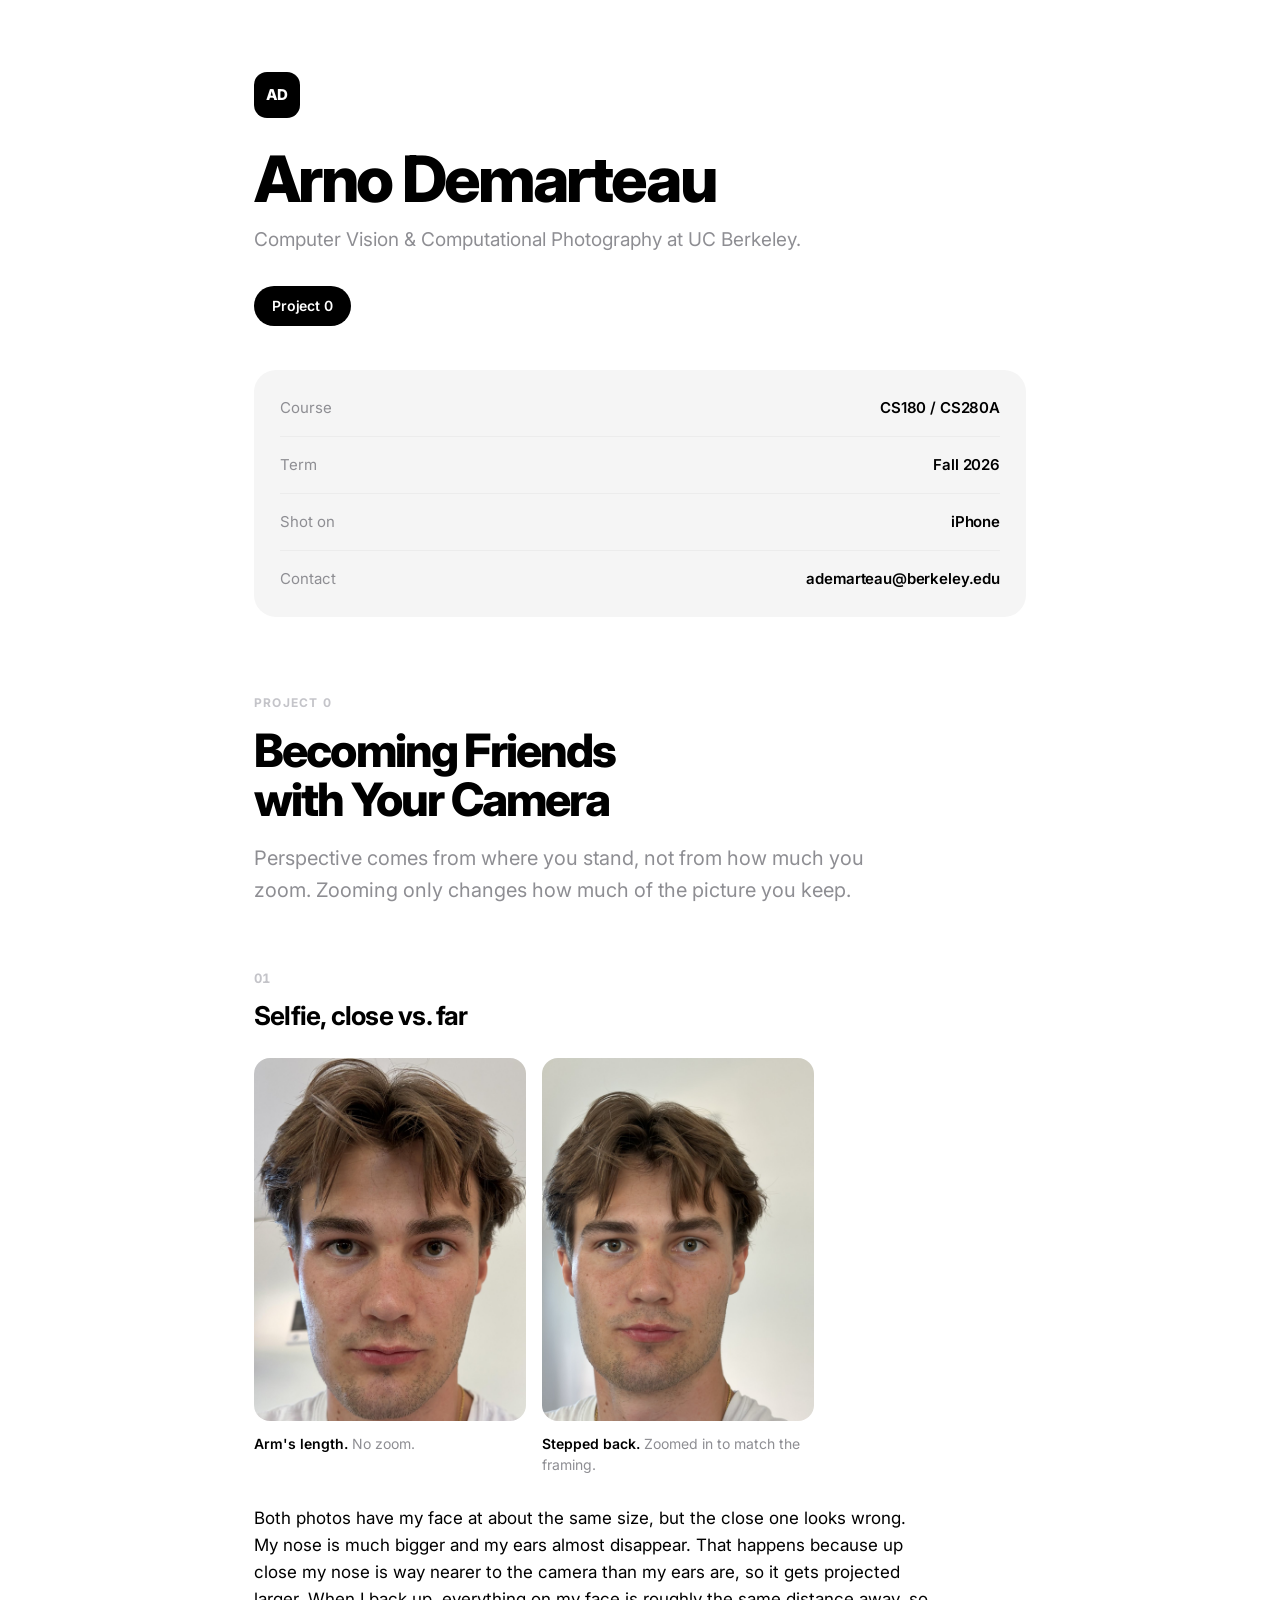
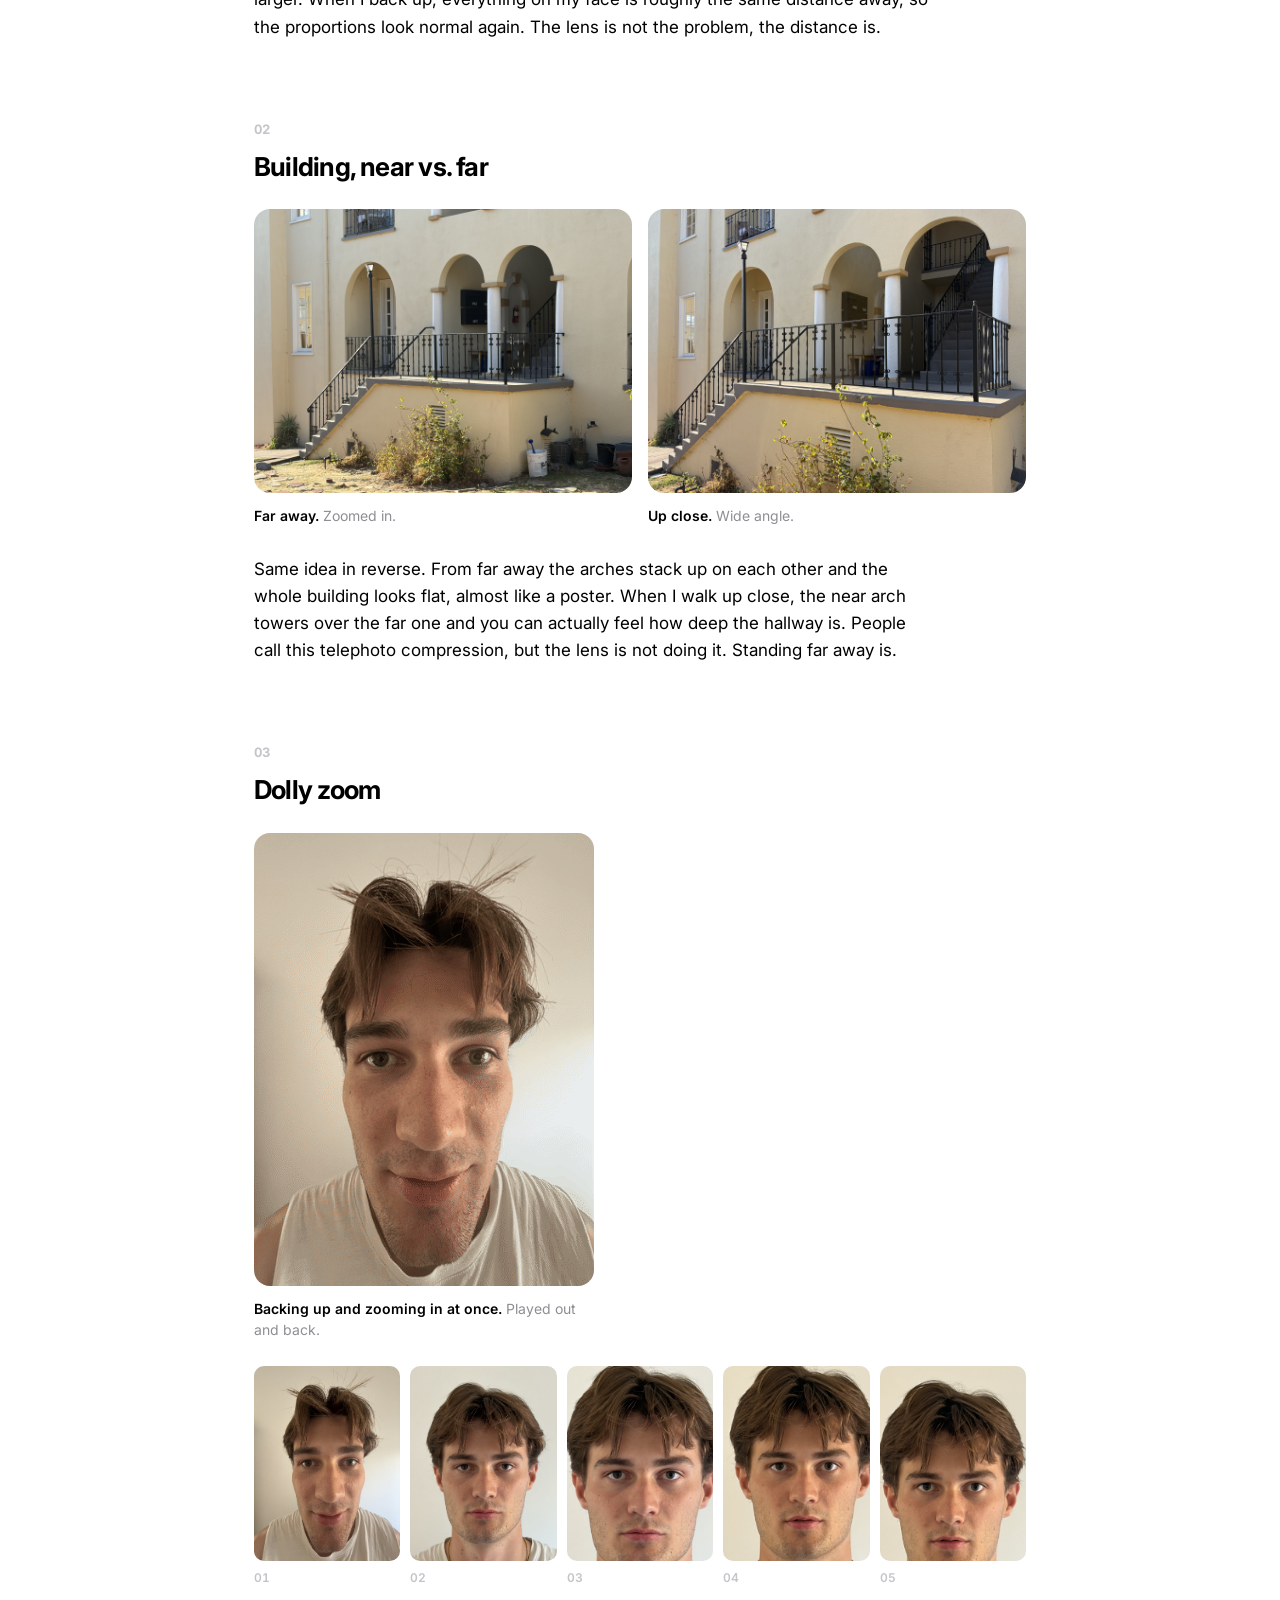
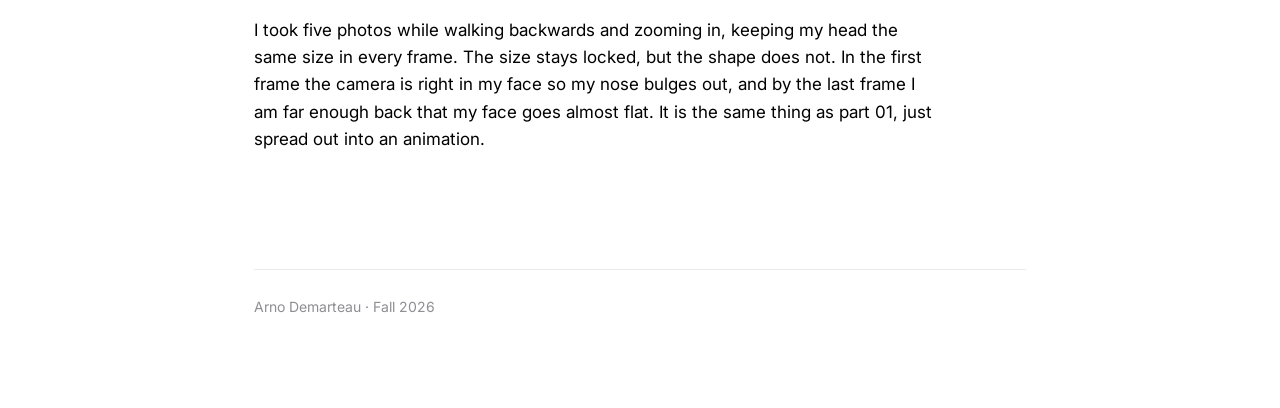
==== commit d8c7867f: "Trim header, footer and up-next panel Drop the GitHub link, the Project 1 and 2 placeholder chips, a" ====
--- a/index.html
+++ b/index.html
@@ -3,7 +3,7 @@
 <head>
 <meta charset="utf-8">
 <meta name="viewport" content="width=device-width, initial-scale=1">
-<title>Adem Arteau - CS180</title>
+<title>Arno Demarteau - CS180</title>
 <link rel="preconnect" href="https://fonts.googleapis.com">
 <link rel="preconnect" href="https://fonts.gstatic.com" crossorigin>
 <link href="https://fonts.googleapis.com/css2?family=Inter:wght@400;500;600;700;800&display=swap" rel="stylesheet">
@@ -14,13 +14,11 @@
 <div class="wrap">
 
 <header>
-  <div class="mark">AA</div>
-  <h1>Adem Arteau</h1>
+  <div class="mark">AD</div>
+  <h1>Arno Demarteau</h1>
   <p class="sub">Computer Vision &amp; Computational Photography at UC Berkeley.</p>
   <div class="chips">
     <a class="chip on" href="#proj0">Project 0</a>
-    <span class="chip off">Project 1</span>
-    <span class="chip off">Project 2</span>
   </div>
 </header>
 
@@ -106,14 +104,8 @@
   </div>
 </section>
 
-<div class="panel next">
-  <p class="tag">Up next</p>
-  <p>Project 1 will be posted here once it is finished.</p>
-</div>
-
 <footer>
-  <span>Adem Arteau &middot; Fall 2026</span>
-  <a href="https://github.com/ademcodesproducts">GitHub</a>
+  <span>Arno Demarteau &middot; Fall 2026</span>
 </footer>
 
 </div>
--- a/style.css
+++ b/style.css
@@ -72,11 +72,6 @@
 
 .chip.on:hover { background: #2a2a2e; }
 
-.chip.off {
-  background: var(--grey-1);
-  color: var(--grey-mute);
-}
-
 /* grey panels */
 .panel {
   background: var(--grey-1);
@@ -194,35 +189,14 @@
   font-variant-numeric: tabular-nums;
 }
 
-/* up next */
-.next {
-  margin-top: 70px;
-  padding: 30px 26px;
-}
-
-.next .tag { margin-bottom: 8px; }
-.next p { margin: 0; color: var(--grey-text); font-size: 16px; }
-
 /* footer */
 footer {
-  display: flex;
-  justify-content: space-between;
-  align-items: center;
-  gap: 16px;
-  margin-top: 60px;
+  margin-top: 80px;
   padding-top: 26px;
   border-top: 1px solid var(--grey-2);
   font-size: 14px;
   color: var(--grey-text);
 }
-
-footer a {
-  color: var(--black);
-  font-weight: 600;
-  text-decoration: none;
-}
-
-footer a:hover { text-decoration: underline; }
 
 @media (max-width: 640px) {
   body { font-size: 16px; }
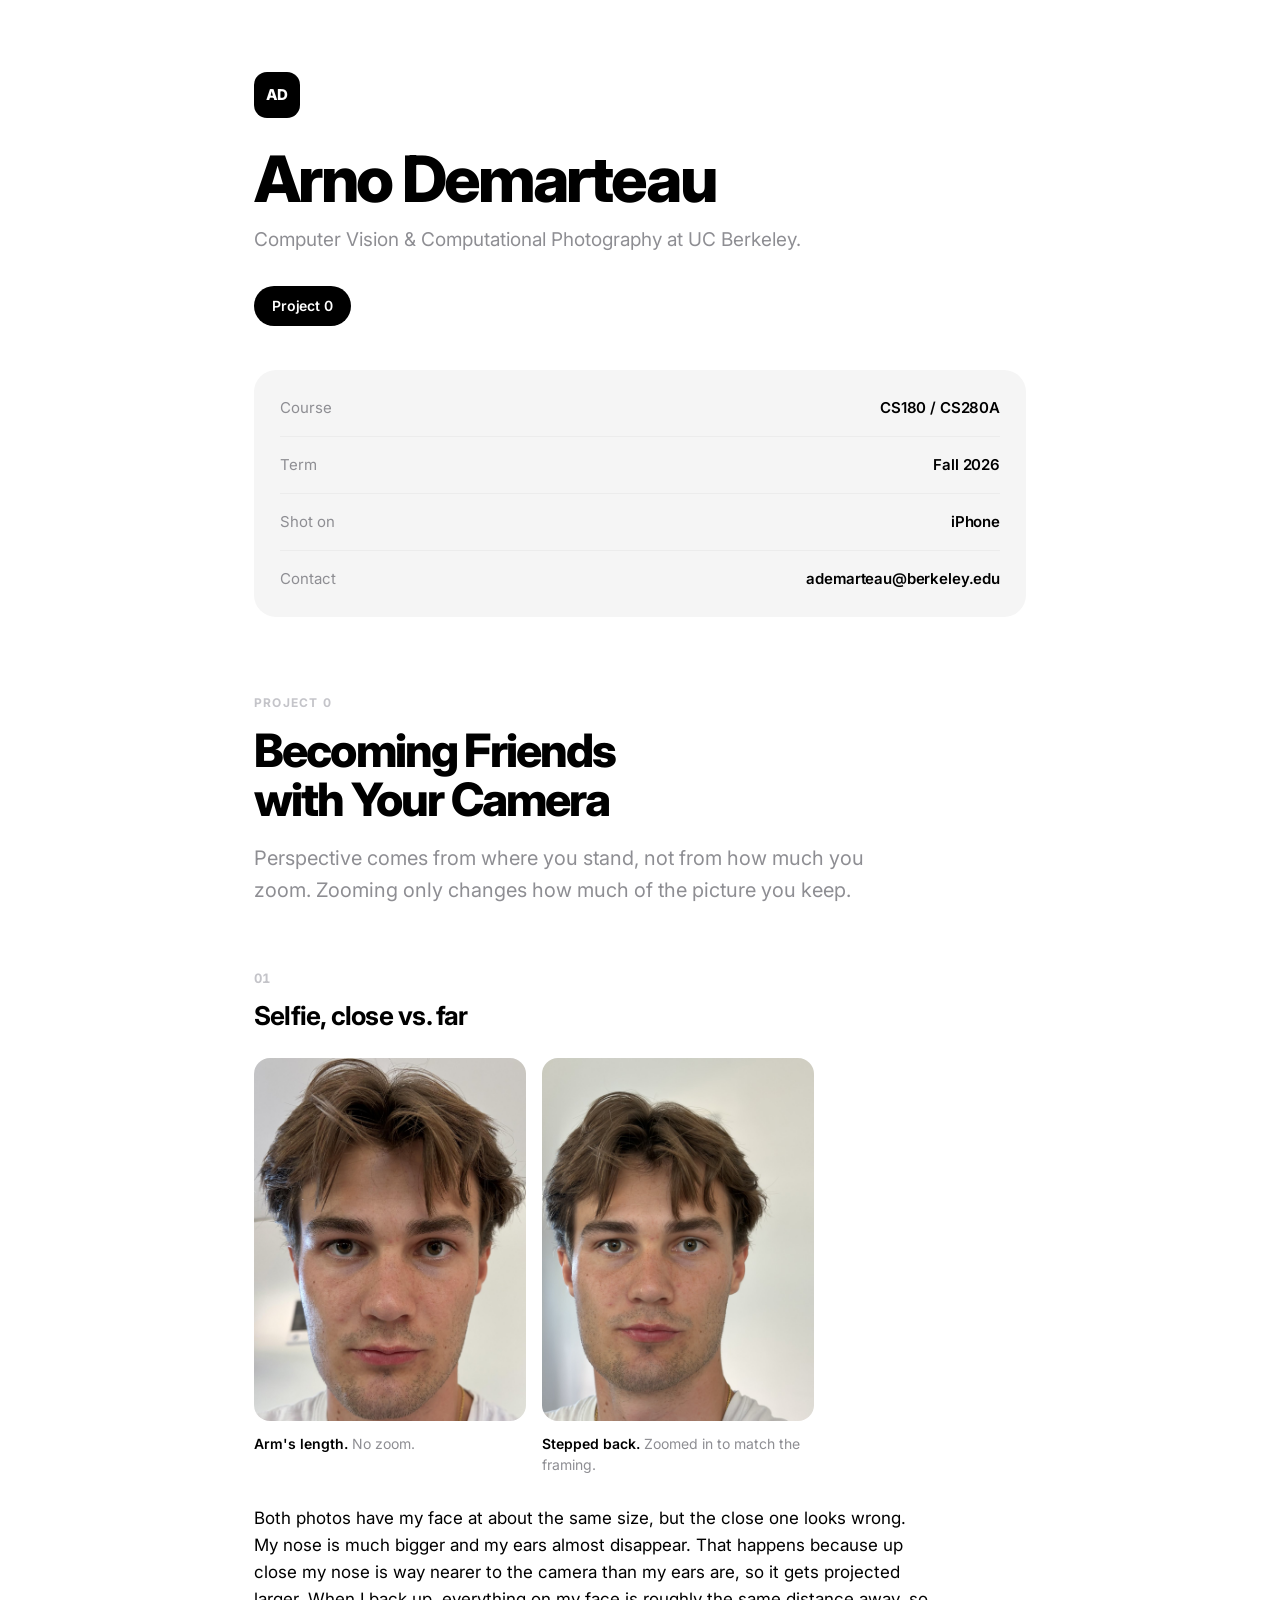
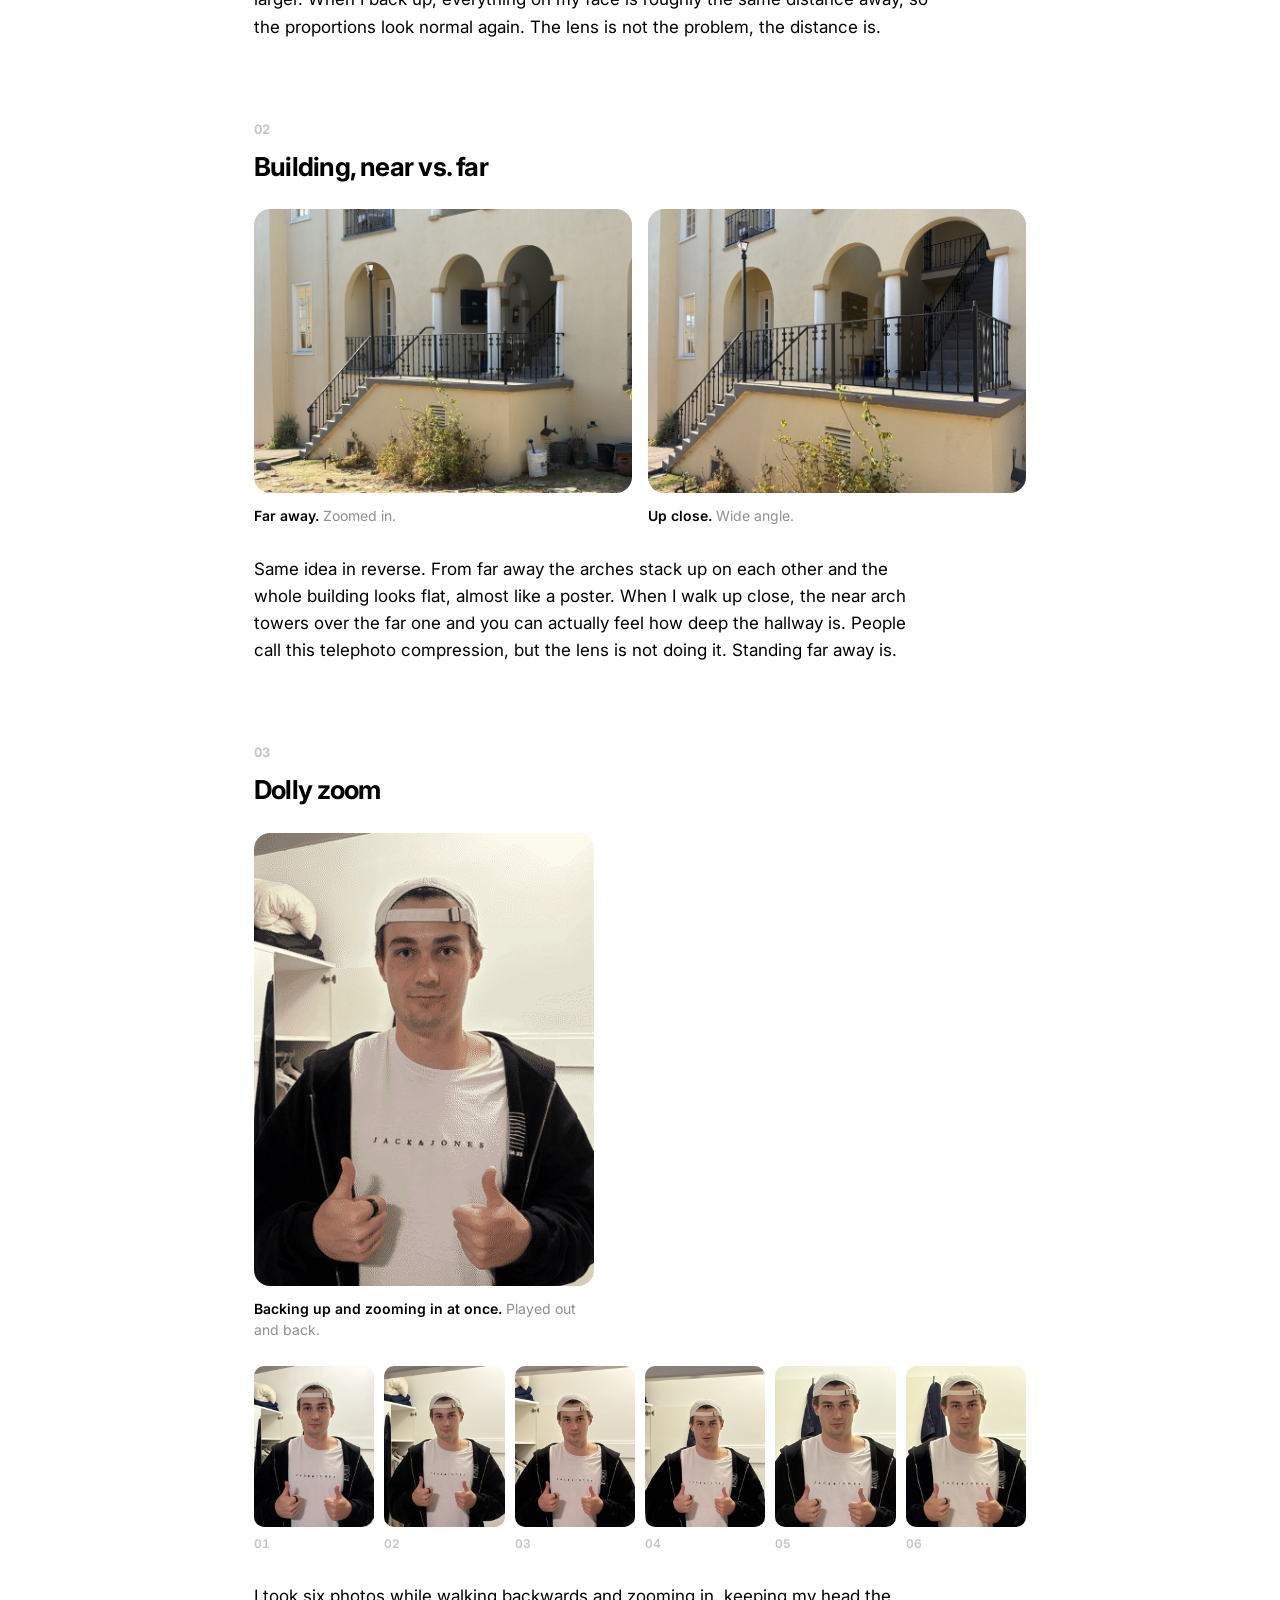
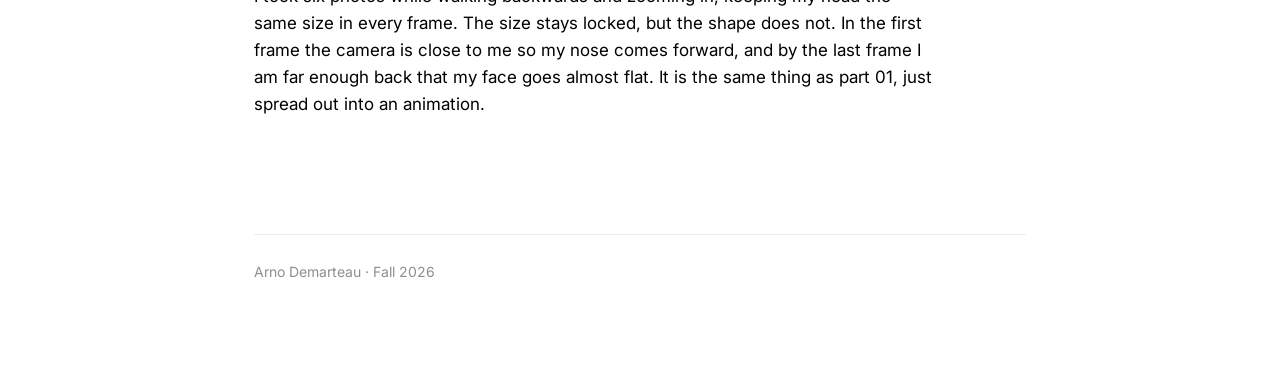
==== commit 210eded9: "Replace dolly zoom with the new six-frame sequence Import IMG_1951-1956 as p3_01 through p3_06 at 75" ====
--- a/index.html
+++ b/index.html
@@ -88,16 +88,17 @@
       <figcaption><b>Backing up and zooming in at once.</b> Played out and back.</figcaption>
     </figure>
     <div class="strip">
-      <figure><img src="proj0/media/p3_01_14mm.jpg" alt="Dolly zoom frame 1."><figcaption>01</figcaption></figure>
-      <figure><img src="proj0/media/p3_02_69mm.jpg" alt="Dolly zoom frame 2."><figcaption>02</figcaption></figure>
-      <figure><img src="proj0/media/p3_03_159mm.jpg" alt="Dolly zoom frame 3."><figcaption>03</figcaption></figure>
-      <figure><img src="proj0/media/p3_04_249mm.jpg" alt="Dolly zoom frame 4."><figcaption>04</figcaption></figure>
-      <figure><img src="proj0/media/p3_05_249mm.jpg" alt="Dolly zoom frame 5."><figcaption>05</figcaption></figure>
+      <figure><img src="proj0/media/p3_01_34mm.jpg" alt="Dolly zoom frame 1, 34 mm equivalent."><figcaption>01</figcaption></figure>
+      <figure><img src="proj0/media/p3_02_59mm.jpg" alt="Dolly zoom frame 2, 59 mm equivalent."><figcaption>02</figcaption></figure>
+      <figure><img src="proj0/media/p3_03_89mm.jpg" alt="Dolly zoom frame 3, 89 mm equivalent."><figcaption>03</figcaption></figure>
+      <figure><img src="proj0/media/p3_04_115mm.jpg" alt="Dolly zoom frame 4, 115 mm equivalent."><figcaption>04</figcaption></figure>
+      <figure><img src="proj0/media/p3_05_185mm.jpg" alt="Dolly zoom frame 5, 185 mm equivalent."><figcaption>05</figcaption></figure>
+      <figure><img src="proj0/media/p3_06_228mm.jpg" alt="Dolly zoom frame 6, 228 mm equivalent."><figcaption>06</figcaption></figure>
     </div>
     <p>
-      I took five photos while walking backwards and zooming in, keeping my head the same
+      I took six photos while walking backwards and zooming in, keeping my head the same
       size in every frame. The size stays locked, but the shape does not. In the first frame
-      the camera is right in my face so my nose bulges out, and by the last frame I am far
+      the camera is close to me so my nose comes forward, and by the last frame I am far
       enough back that my face goes almost flat. It is the same thing as part 01, just spread
       out into an animation.
     </p>
--- a/style.css
+++ b/style.css
@@ -174,7 +174,7 @@
 
 .strip {
   display: grid;
-  grid-template-columns: repeat(5, 1fr);
+  grid-template-columns: repeat(6, 1fr);
   gap: 10px;
   margin-bottom: 30px;
 }
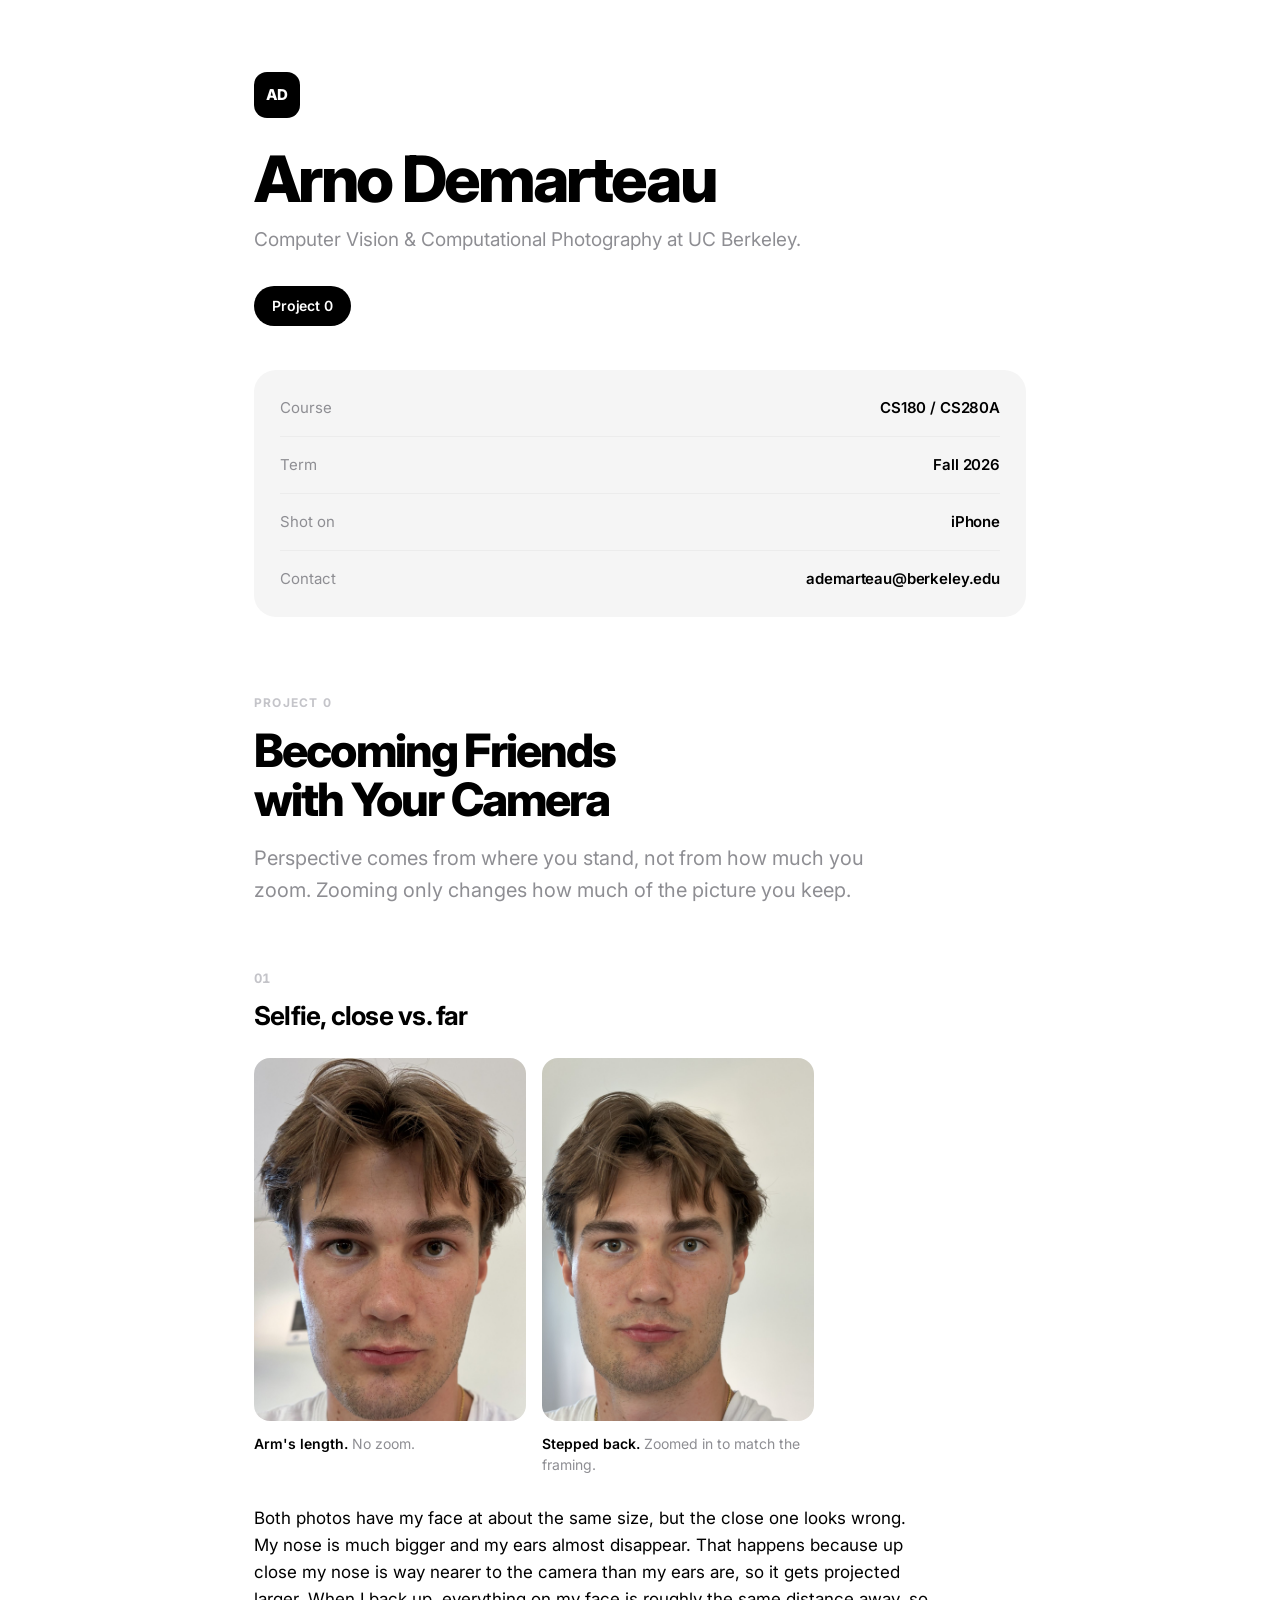
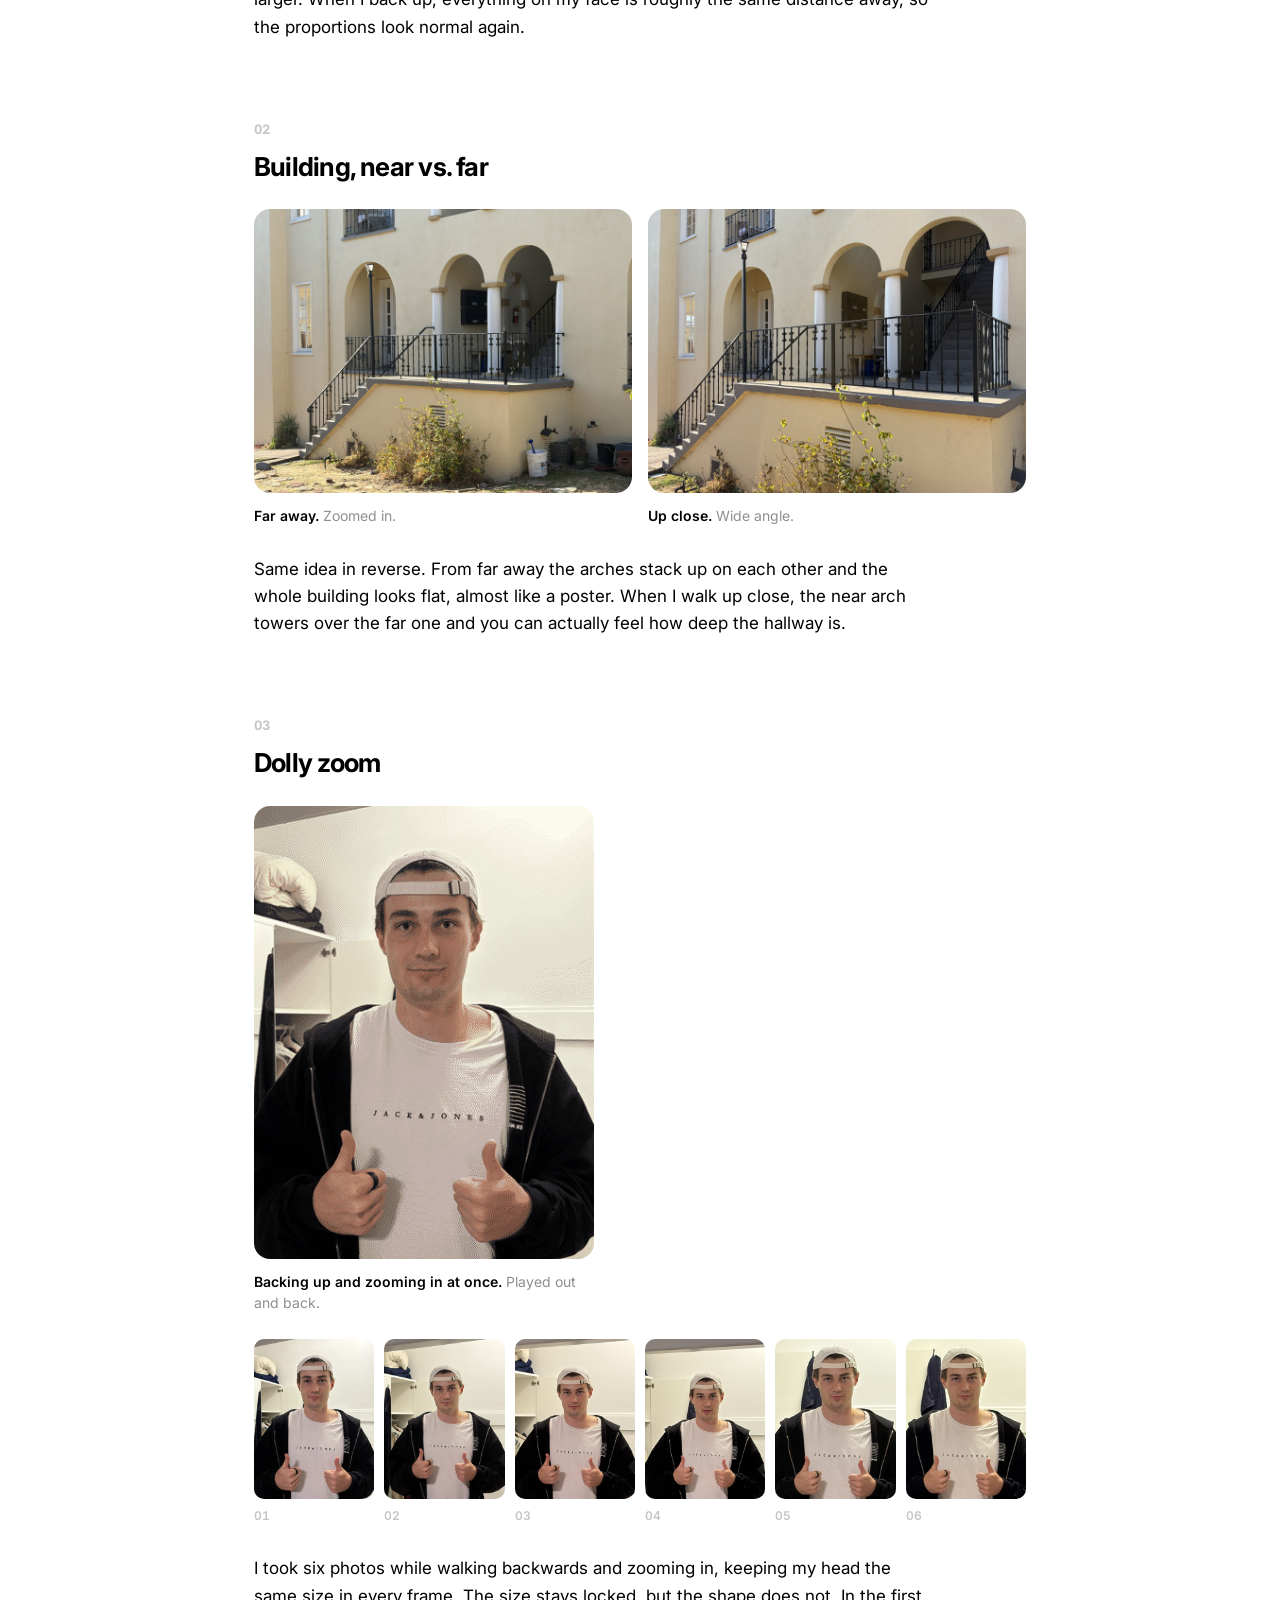
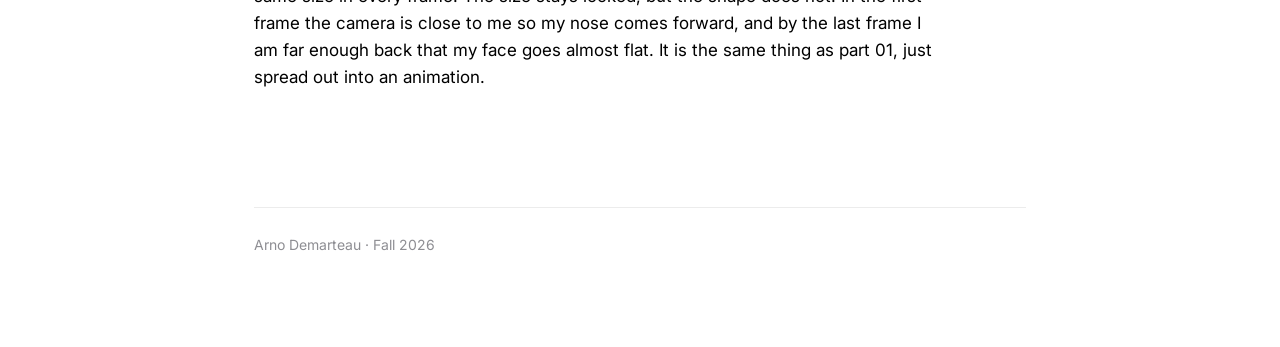
==== commit 1353d1c4: "Trim the closing lines from parts 01 and 02" ====
--- a/index.html
+++ b/index.html
@@ -55,7 +55,7 @@
       My nose is much bigger and my ears almost disappear. That happens because up close
       my nose is way nearer to the camera than my ears are, so it gets projected larger.
       When I back up, everything on my face is roughly the same distance away, so the
-      proportions look normal again. The lens is not the problem, the distance is.
+      proportions look normal again.
     </p>
   </div>
 
@@ -75,8 +75,7 @@
     <p>
       Same idea in reverse. From far away the arches stack up on each other and the whole
       building looks flat, almost like a poster. When I walk up close, the near arch towers
-      over the far one and you can actually feel how deep the hallway is. People call this
-      telephoto compression, but the lens is not doing it. Standing far away is.
+      over the far one and you can actually feel how deep the hallway is.
     </p>
   </div>
 
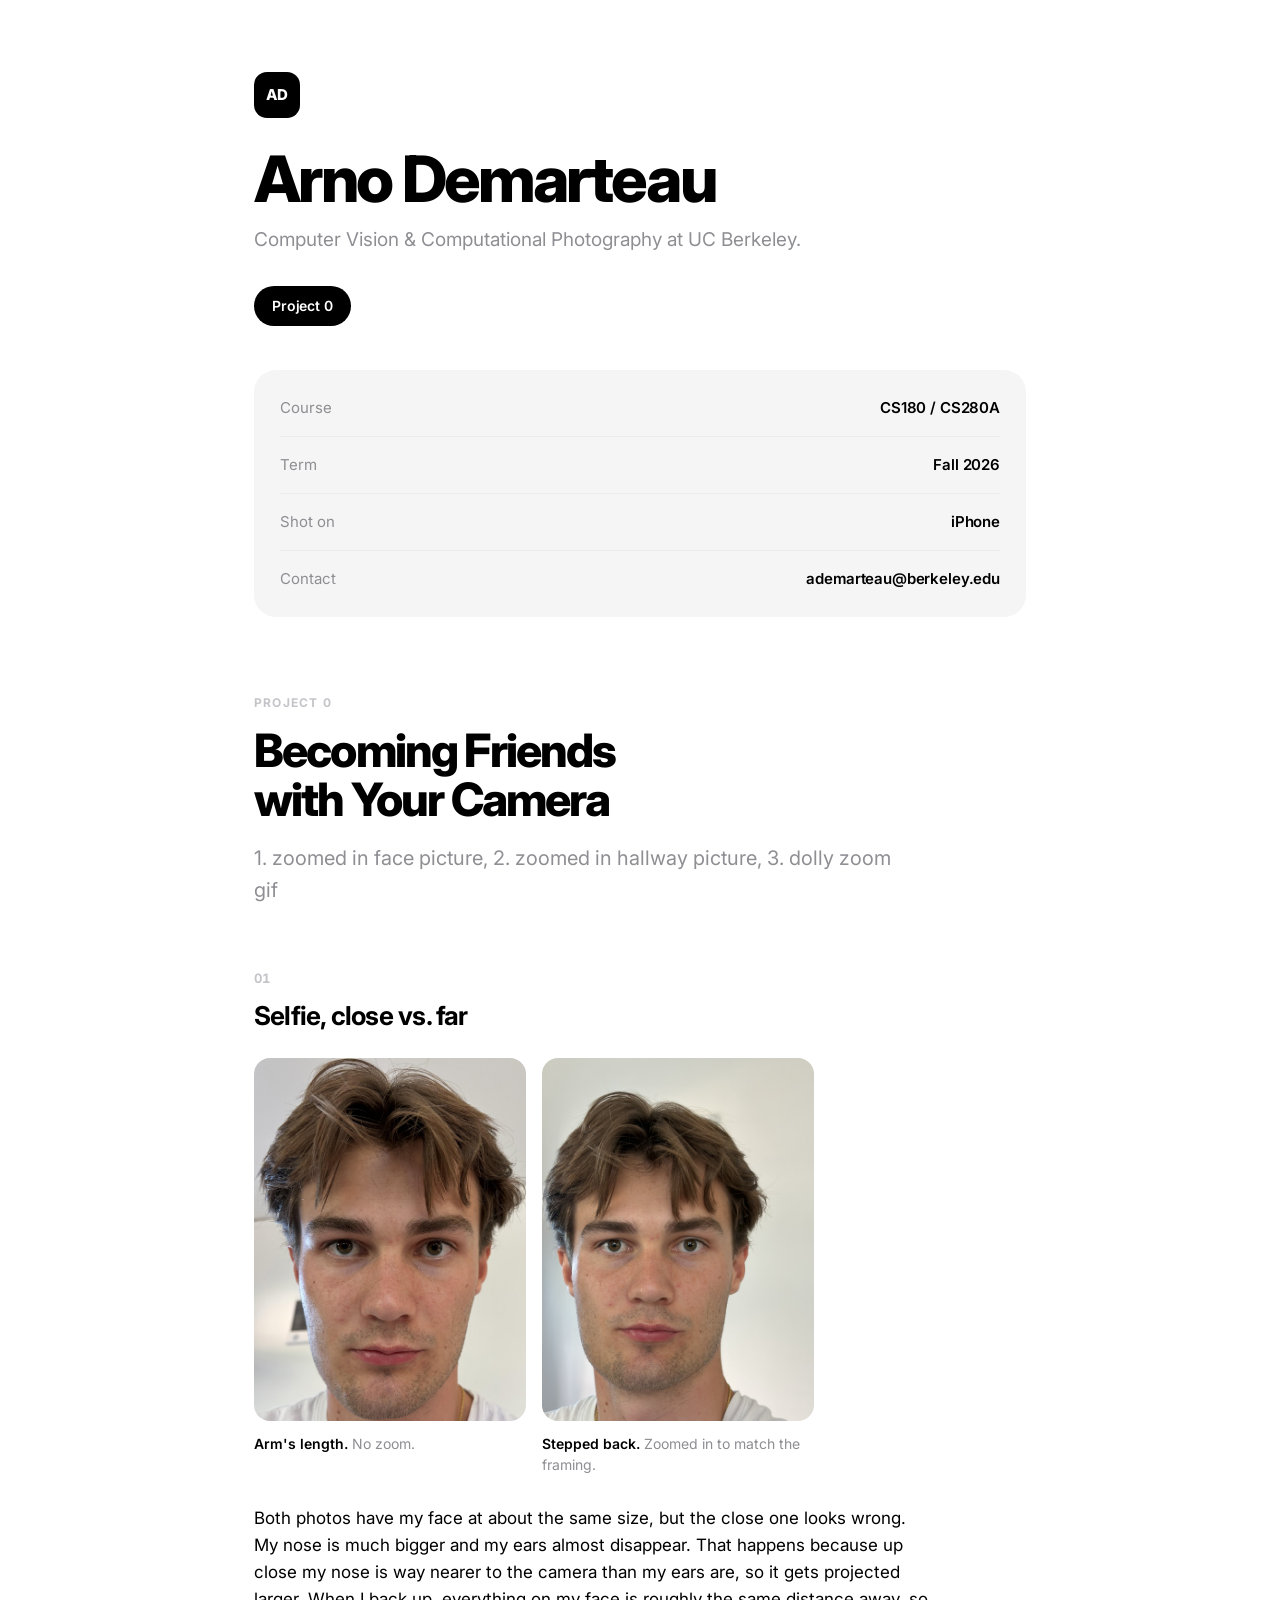
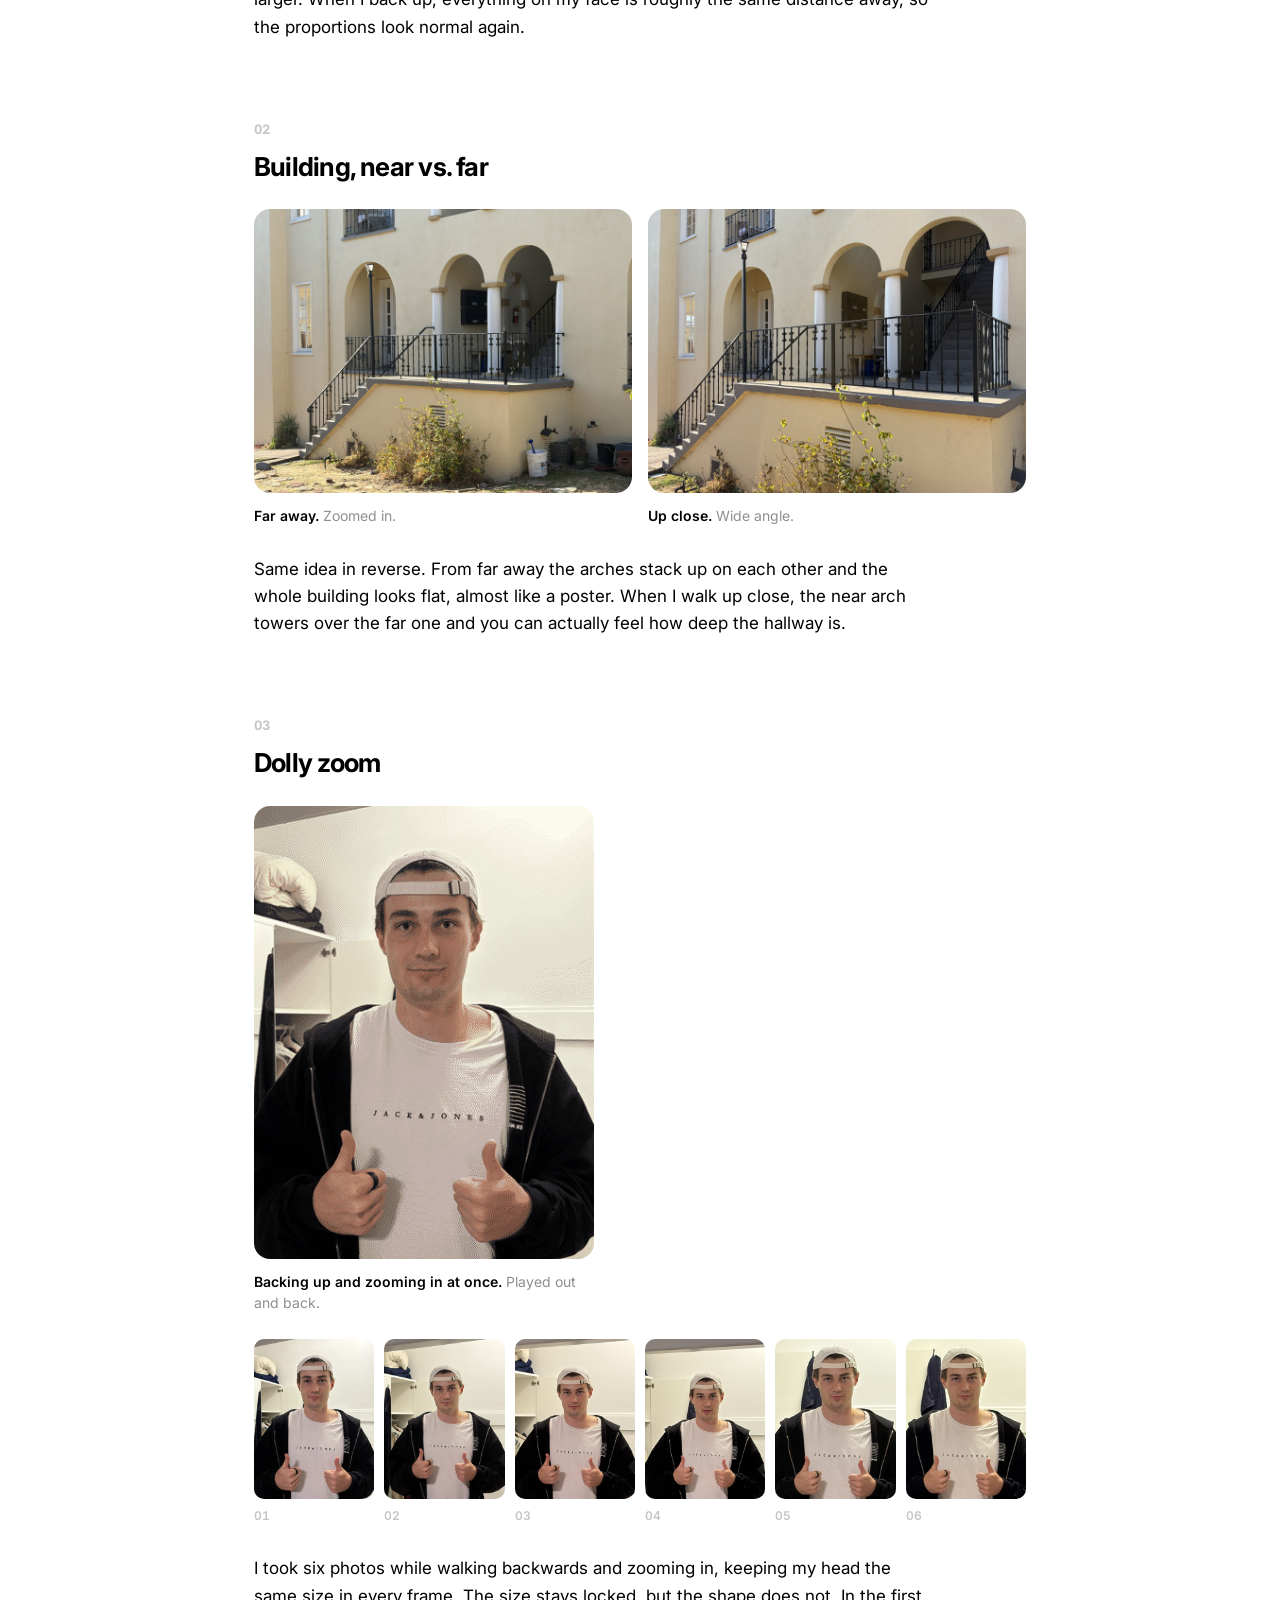
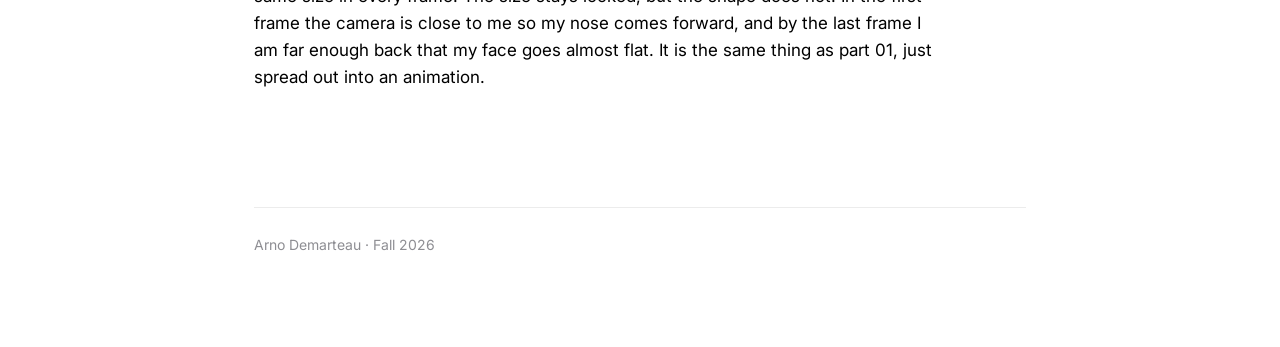
==== commit bf6b7a06: "Replace the project lead with a contents line" ====
--- a/index.html
+++ b/index.html
@@ -33,8 +33,7 @@
   <p class="tag">Project 0</p>
   <h2>Becoming Friends<br>with Your Camera</h2>
   <p class="lead">
-    Perspective comes from where you stand, not from how much you zoom.
-    Zooming only changes how much of the picture you keep.
+    1. zoomed in face picture, 2. zoomed in hallway picture, 3. dolly zoom gif
   </p>
 
   <div class="part">
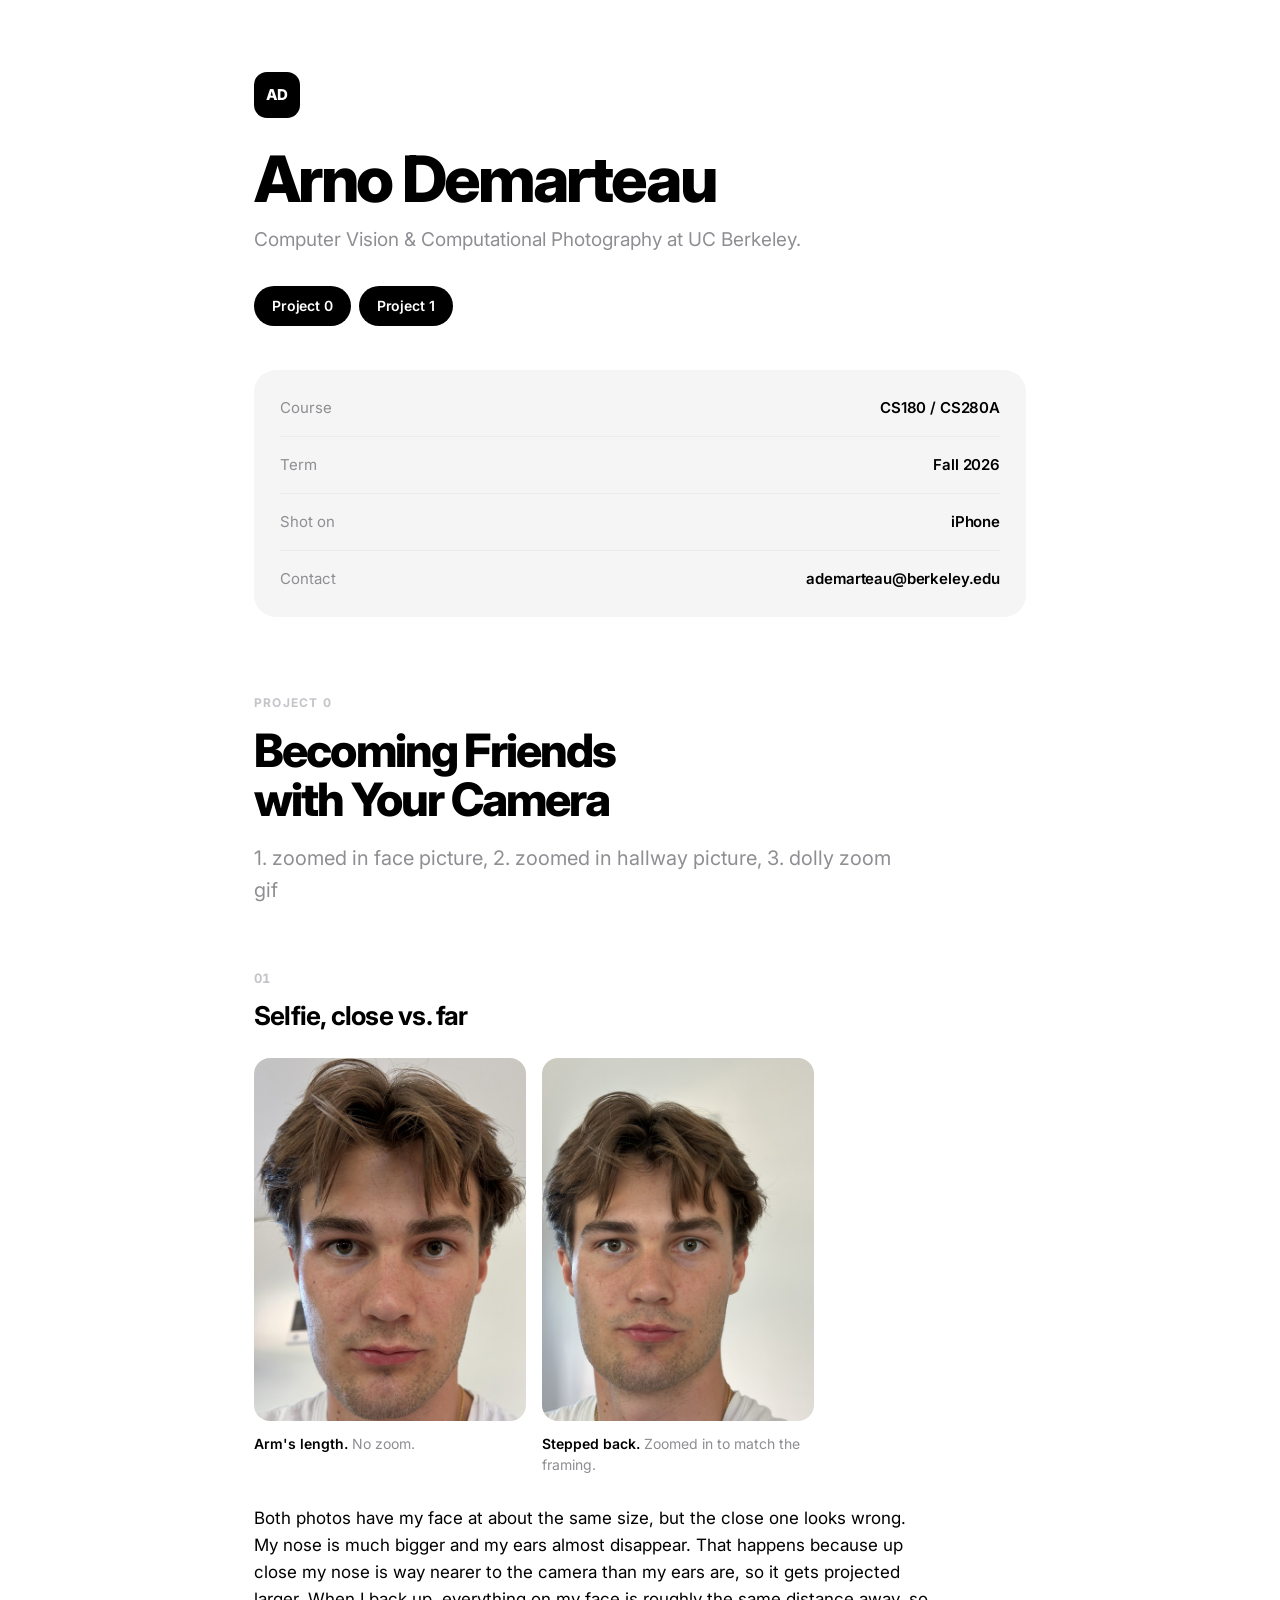
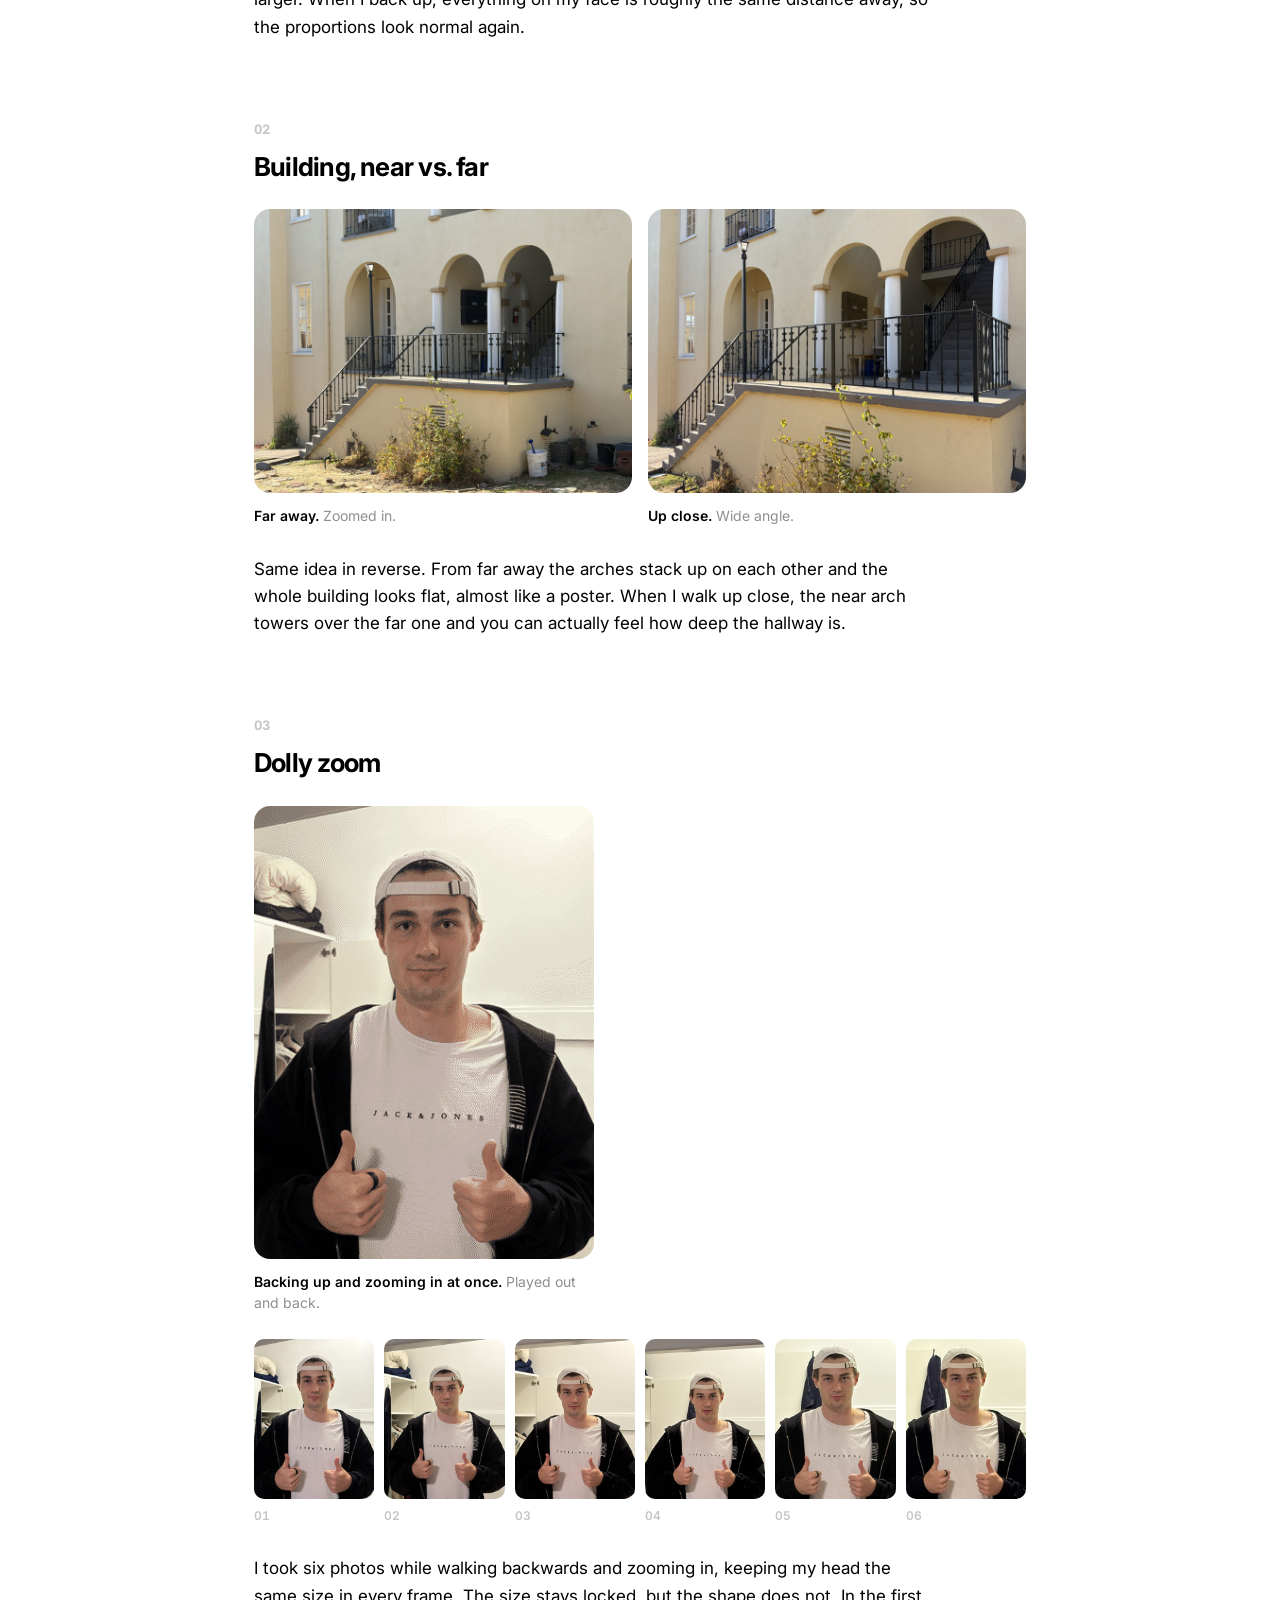
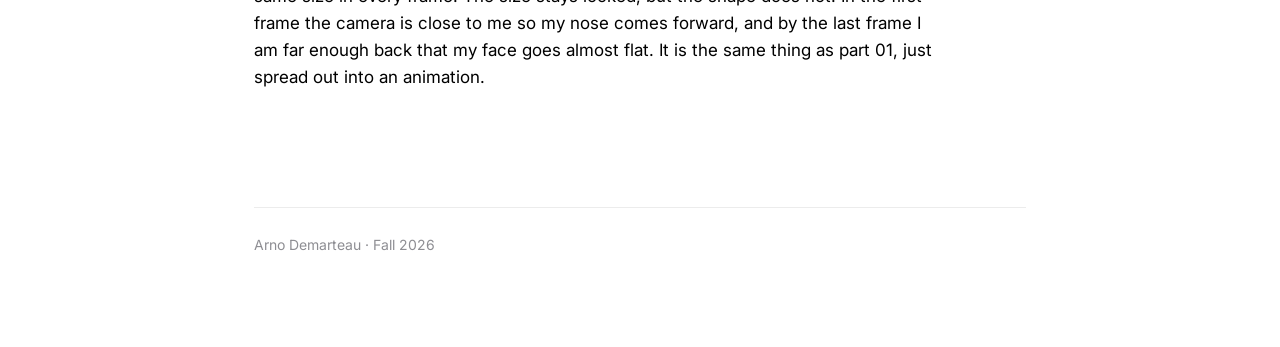
==== commit 11f82924: "Adds project 1" ====
--- a/index.html
+++ b/index.html
@@ -19,6 +19,7 @@
   <p class="sub">Computer Vision &amp; Computational Photography at UC Berkeley.</p>
   <div class="chips">
     <a class="chip on" href="#proj0">Project 0</a>
+    <a class="chip on" href="proj1/index.html">Project 1</a>
   </div>
 </header>
 
